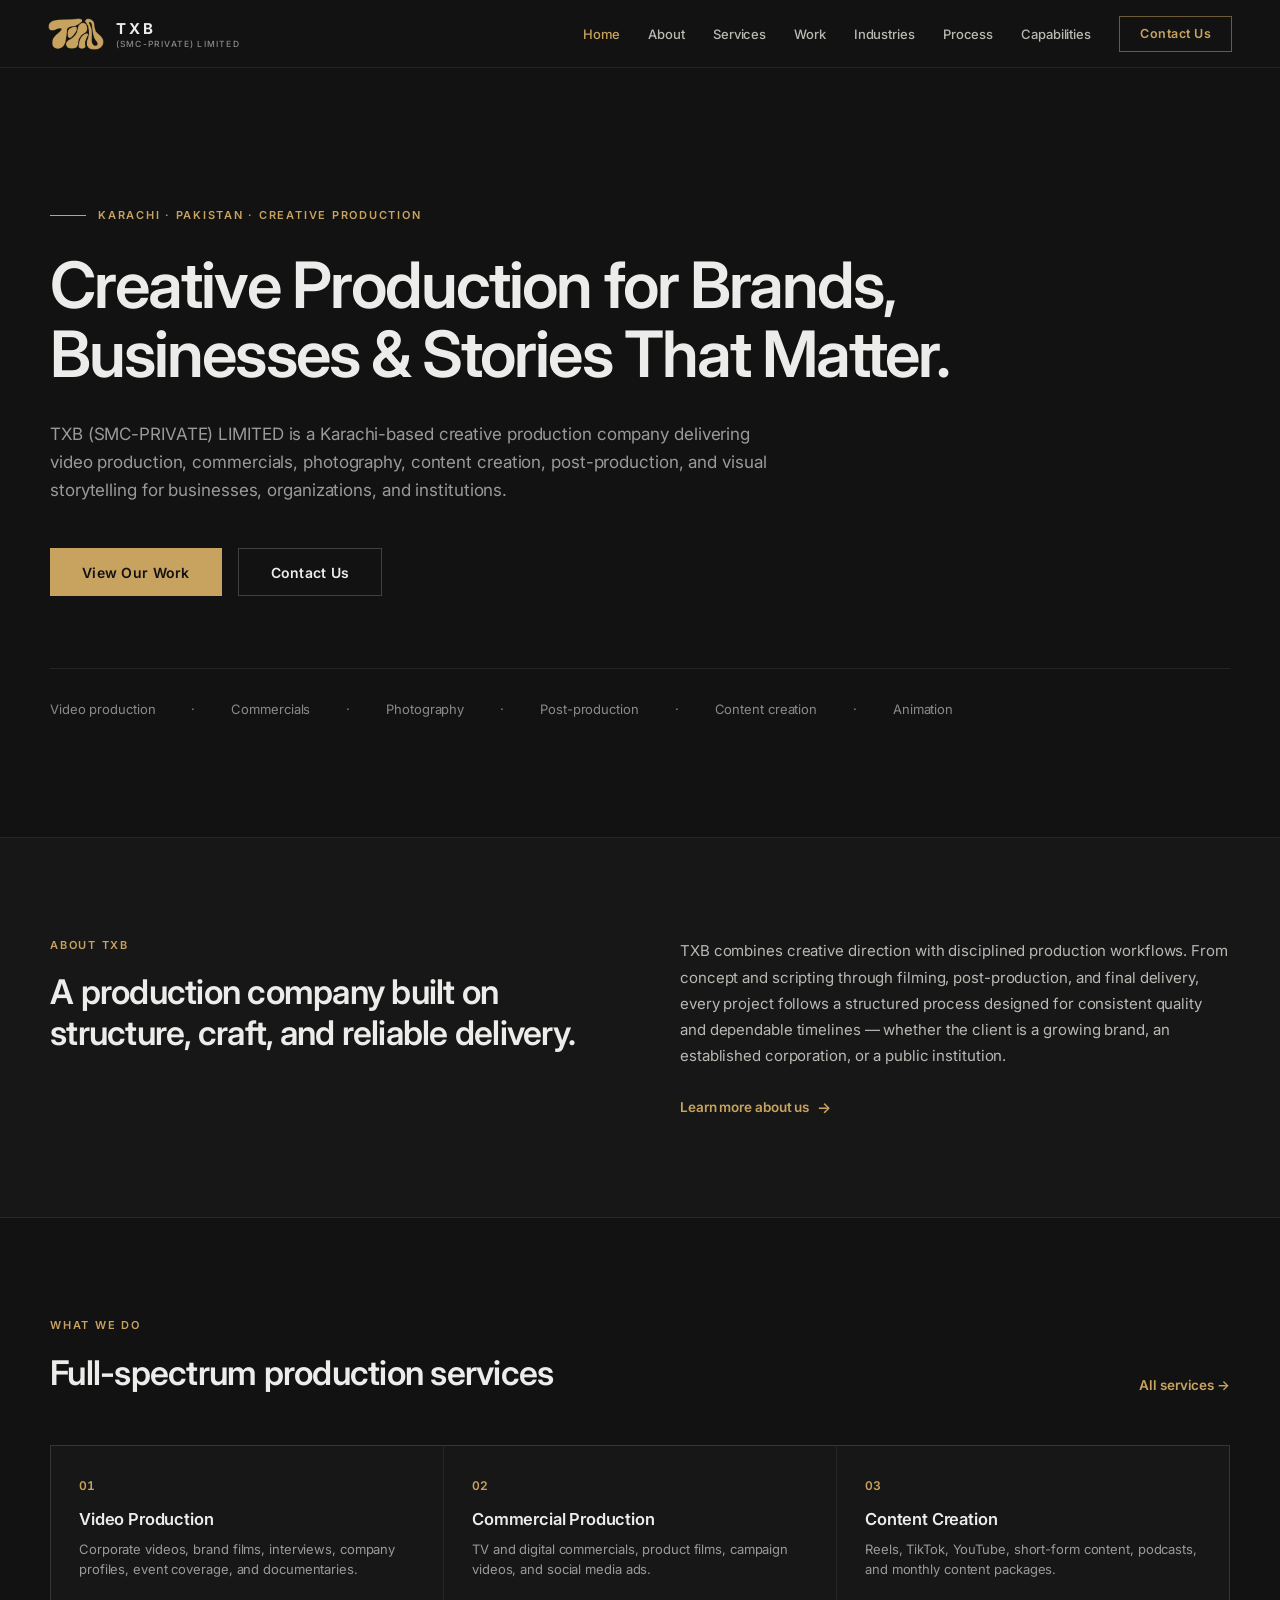
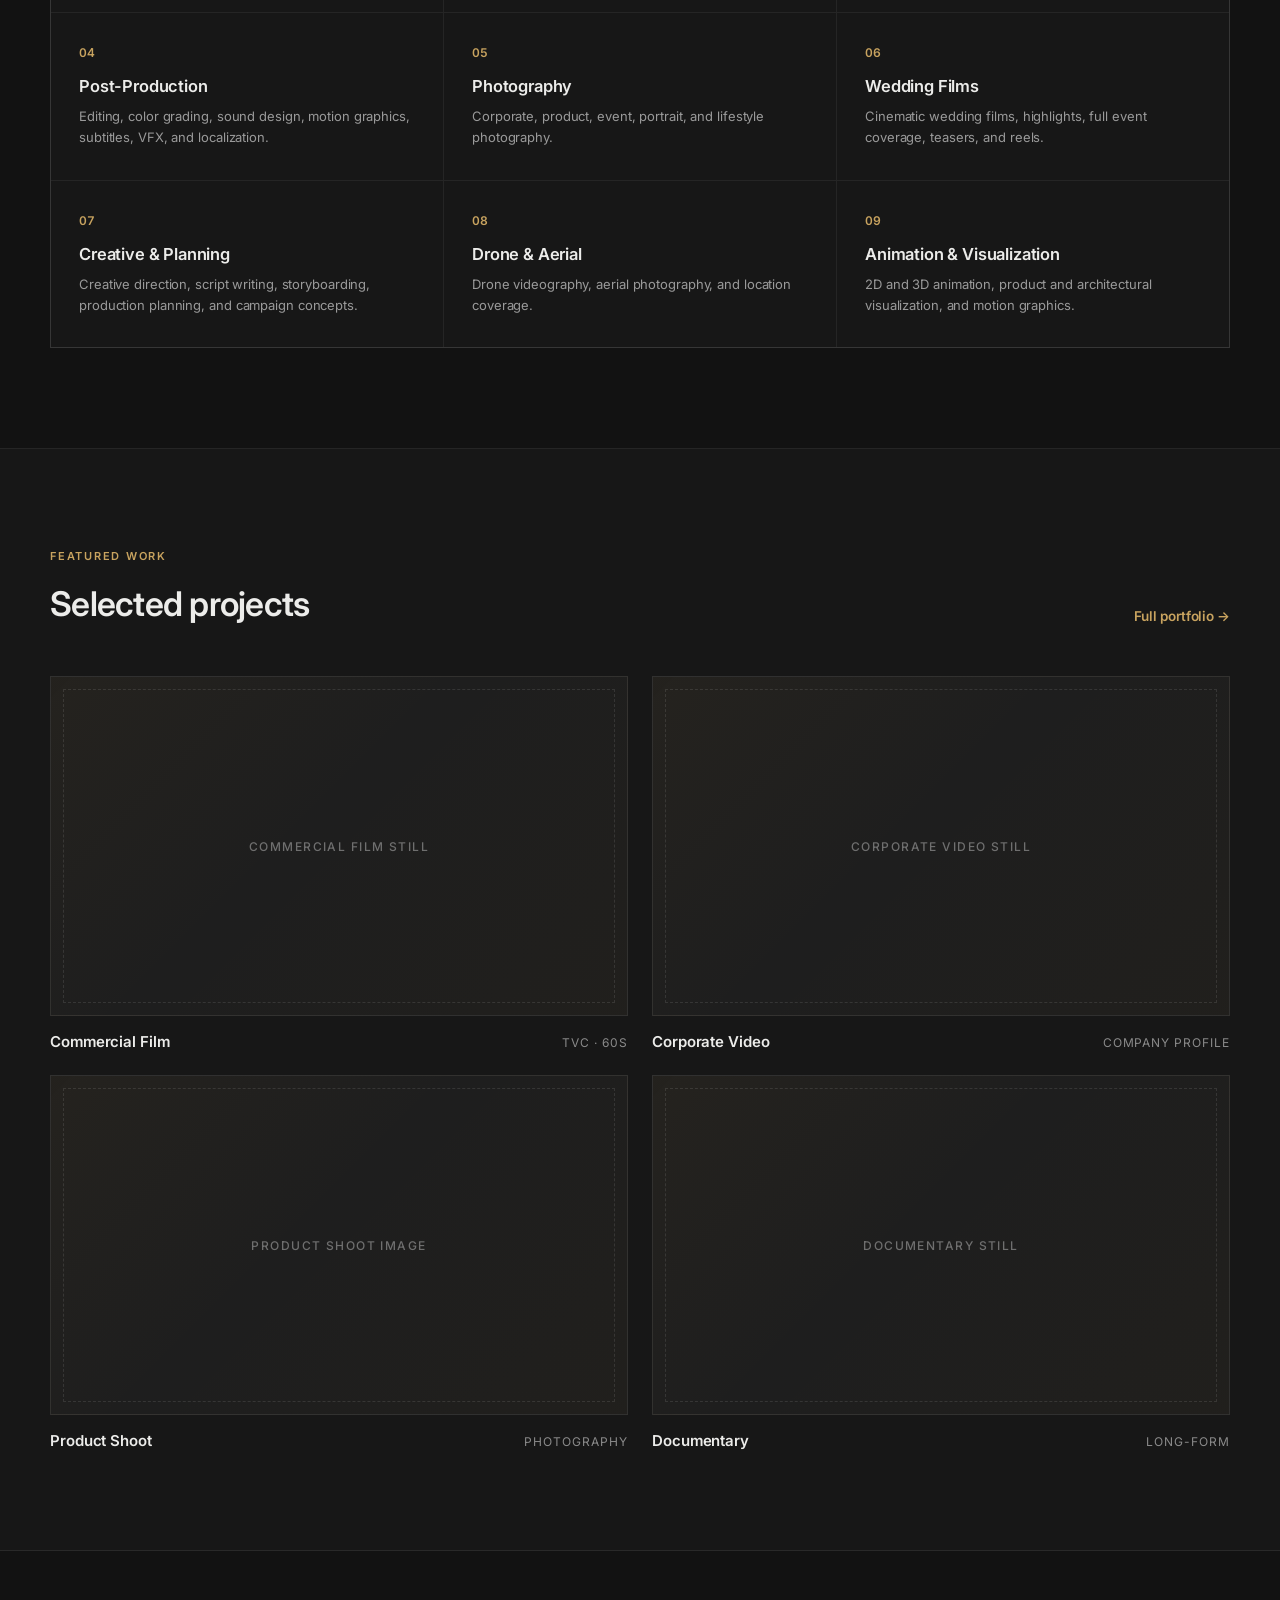
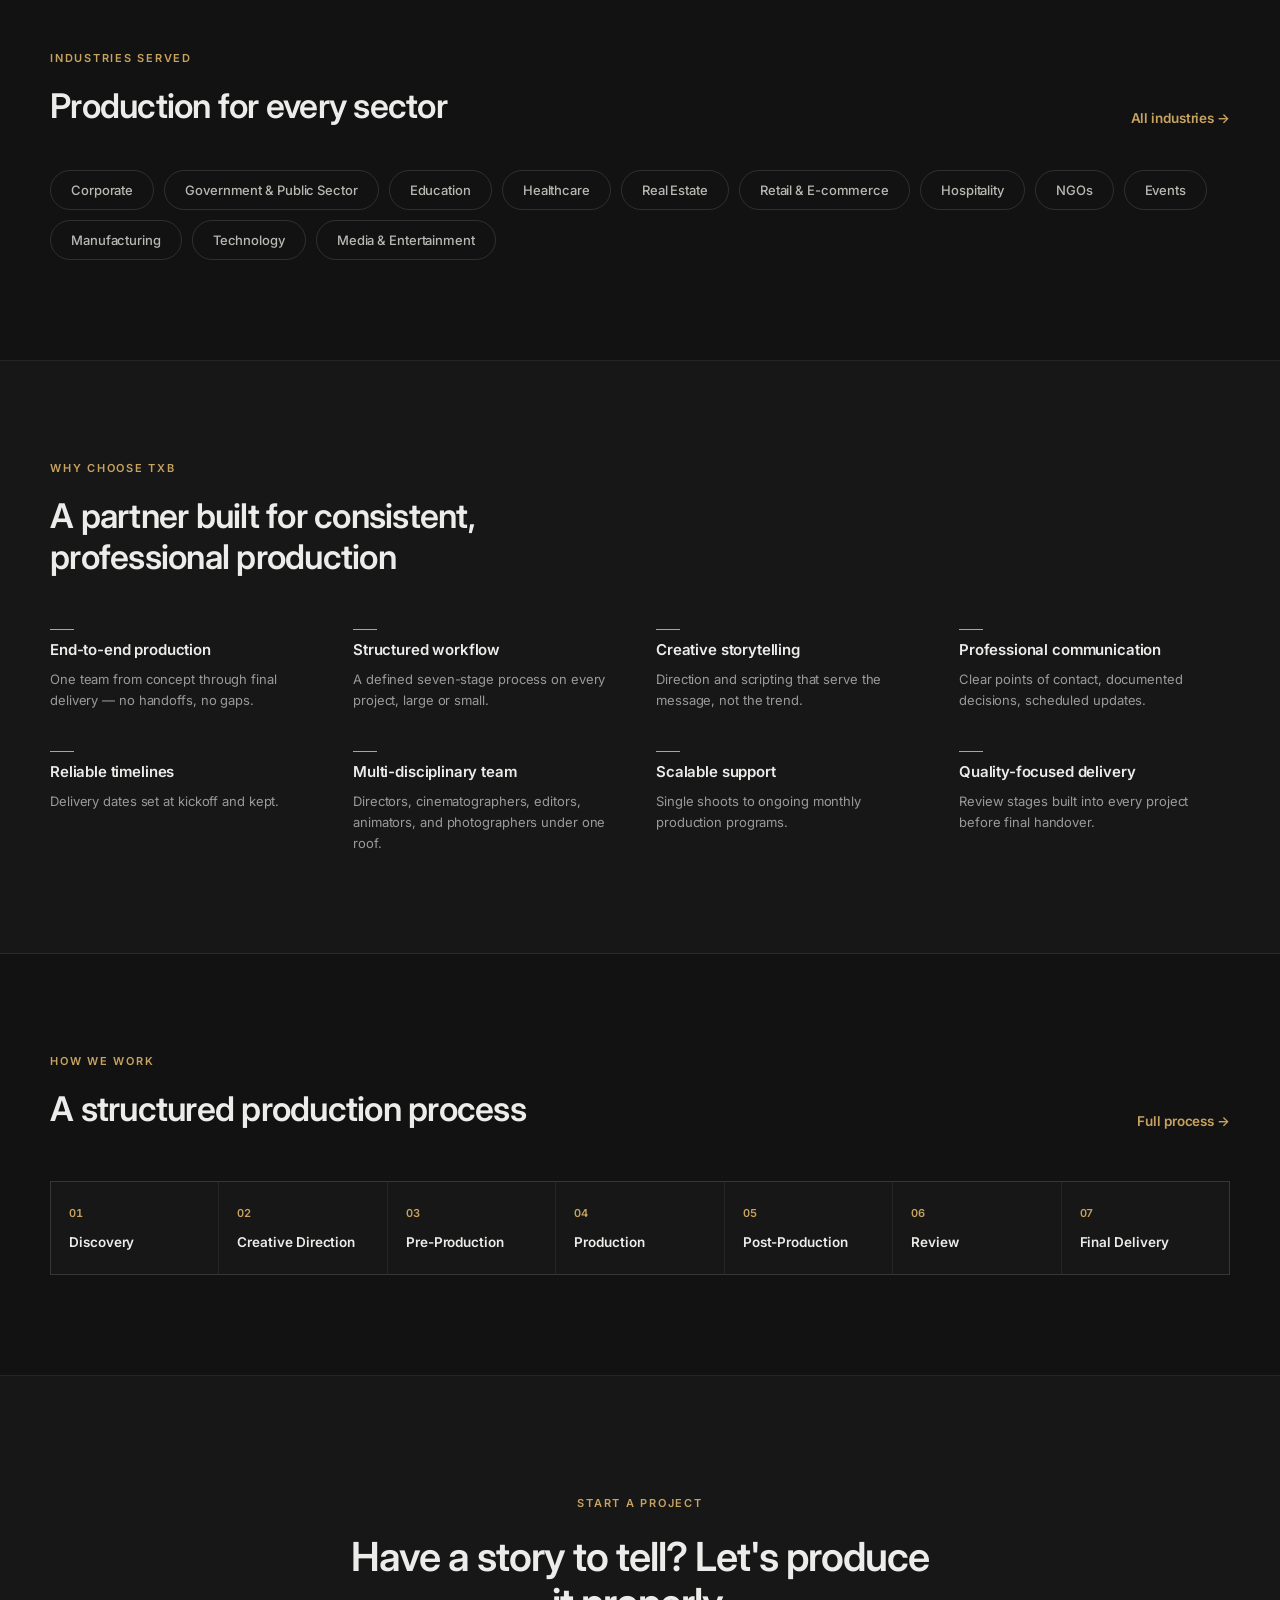
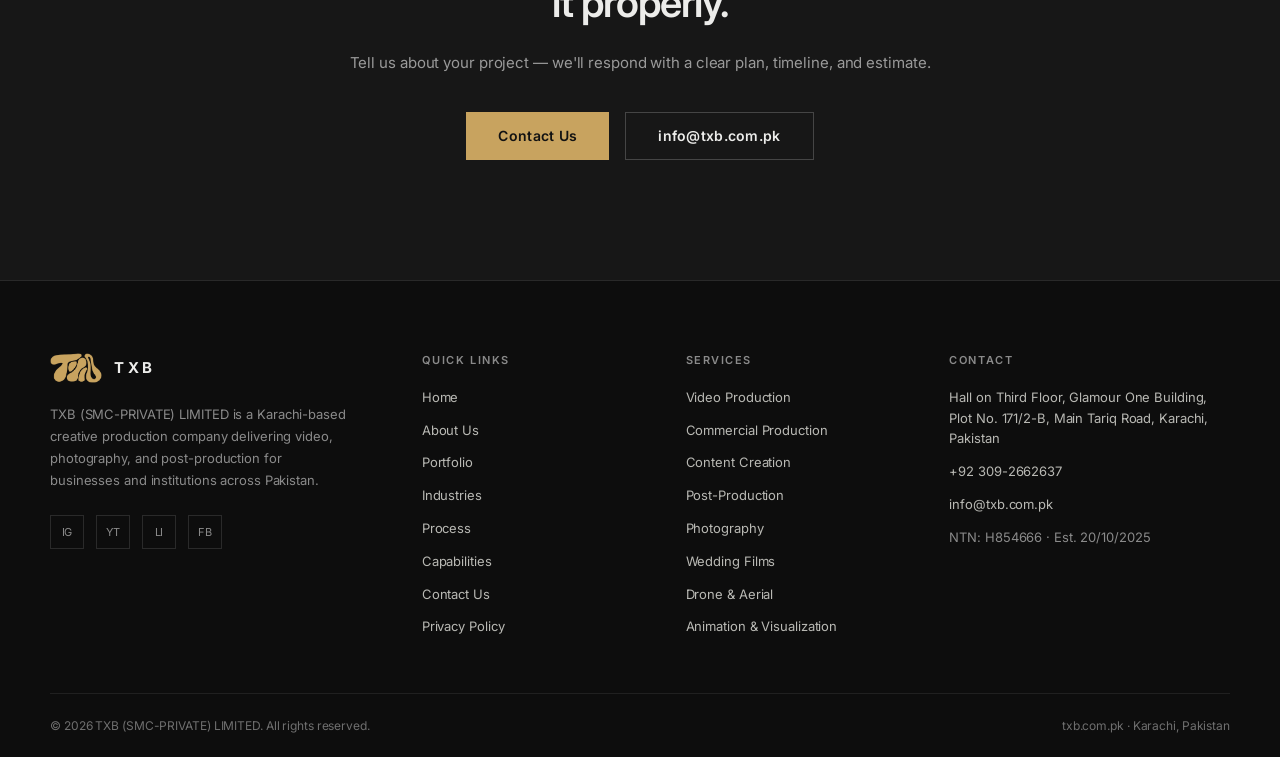
==== index.html @ 443a2cfc "Build TXB creative production website from design handoff Static 9-page site (home, about, services," ====
<!DOCTYPE html>
<html lang="en">
<head>
<meta charset="utf-8">
<meta name="viewport" content="width=device-width, initial-scale=1">
<title>TXB (SMC-PRIVATE) LIMITED — Video Production Company in Karachi, Pakistan</title>
<meta name="description" content="TXB is a Karachi-based creative production company delivering video production, TV and digital commercials, photography, content creation, and post-production for businesses, organizations, and institutions across Pakistan.">
<link rel="preconnect" href="https://fonts.googleapis.com">
<link href="https://fonts.googleapis.com/css2?family=Inter:wght@400;500;600;700&display=swap" rel="stylesheet">
<link rel="stylesheet" href="css/style.css">
</head>
<body>

<!-- NAV -->
<header class="nav">
  <a href="index.html" class="nav-brand">
    <img src="assets/txb-logo-gold.png" alt="TXB logo">
    <span class="nav-brand-text">
      <span class="brand-name">TXB</span>
      <span class="brand-sub">(SMC-PRIVATE) LIMITED</span>
    </span>
  </a>
  <nav class="nav-links">
    <a href="index.html" class="active">Home</a>
    <a href="about.html">About</a>
    <a href="services.html">Services</a>
    <a href="portfolio.html">Work</a>
    <a href="industries.html">Industries</a>
    <a href="process.html">Process</a>
    <a href="capabilities.html">Capabilities</a>
    <a href="contact.html" class="nav-cta">Contact Us</a>
  </nav>
  <button class="nav-toggle" aria-label="Menu" aria-expanded="false"><span></span><span></span><span></span></button>
  <nav class="nav-menu">
    <a href="index.html" class="active">Home</a>
    <a href="about.html">About</a>
    <a href="services.html">Services</a>
    <a href="portfolio.html">Work</a>
    <a href="industries.html">Industries</a>
    <a href="process.html">Process</a>
    <a href="capabilities.html">Capabilities</a>
    <a href="contact.html" class="nav-cta">Contact Us</a>
  </nav>
</header>

<!-- HERO -->
<section class="section" style="padding-top:140px;padding-bottom:120px">
  <div class="container">
    <div class="kicker-row" style="margin-bottom:28px">
      <div class="kicker-rule"></div>
      <span class="kicker">Karachi · Pakistan · Creative production</span>
    </div>
    <h1 class="hero-title">Creative Production for Brands, Businesses &amp; Stories That Matter.</h1>
    <p class="lead" style="margin:32px 0 0;font-size:17px;line-height:1.65;max-width:720px">TXB (SMC-PRIVATE) LIMITED is a Karachi-based creative production company delivering video production, commercials, photography, content creation, post-production, and visual storytelling for businesses, organizations, and institutions.</p>
    <div class="btn-row" style="margin-top:44px">
      <a href="portfolio.html" class="btn-gold">View Our Work</a>
      <a href="contact.html" class="btn-ghost">Contact Us</a>
    </div>
    <div style="display:flex;flex-wrap:wrap;gap:12px 36px;margin-top:72px;padding-top:32px;border-top:1px solid var(--line);font-size:13px;color:var(--text-faint)">
      <span>Video production</span><span>·</span><span>Commercials</span><span>·</span><span>Photography</span><span>·</span><span>Post-production</span><span>·</span><span>Content creation</span><span>·</span><span>Animation</span>
    </div>
  </div>
</section>

<!-- ABOUT PREVIEW -->
<section class="section section-alt">
  <div class="container split split-even">
    <div>
      <span class="kicker" style="display:block;margin-bottom:20px">About TXB</span>
      <h2 class="section-title" style="line-height:1.2">A production company built on structure, craft, and reliable delivery.</h2>
    </div>
    <div>
      <p class="body-copy" style="margin:0">TXB combines creative direction with disciplined production workflows. From concept and scripting through filming, post-production, and final delivery, every project follows a structured process designed for consistent quality and dependable timelines — whether the client is a growing brand, an established corporation, or a public institution.</p>
      <a href="about.html" class="section-link" style="display:inline-flex;align-items:center;gap:8px;margin-top:28px">Learn more about us <span style="font-size:15px">→</span></a>
    </div>
  </div>
</section>

<!-- SERVICES OVERVIEW -->
<section class="section">
  <div class="container">
    <div class="section-head">
      <div>
        <span class="kicker">What we do</span>
        <h2 class="section-title">Full-spectrum production services</h2>
      </div>
      <a href="services.html" class="section-link">All services →</a>
    </div>
    <div class="card-grid cols-3">
      <a href="services.html" class="card">
        <div class="card-num">01</div>
        <div class="card-title">Video Production</div>
        <div class="card-desc">Corporate videos, brand films, interviews, company profiles, event coverage, and documentaries.</div>
      </a>
      <a href="services.html" class="card">
        <div class="card-num">02</div>
        <div class="card-title">Commercial Production</div>
        <div class="card-desc">TV and digital commercials, product films, campaign videos, and social media ads.</div>
      </a>
      <a href="services.html" class="card">
        <div class="card-num">03</div>
        <div class="card-title">Content Creation</div>
        <div class="card-desc">Reels, TikTok, YouTube, short-form content, podcasts, and monthly content packages.</div>
      </a>
      <a href="services.html" class="card">
        <div class="card-num">04</div>
        <div class="card-title">Post-Production</div>
        <div class="card-desc">Editing, color grading, sound design, motion graphics, subtitles, VFX, and localization.</div>
      </a>
      <a href="services.html" class="card">
        <div class="card-num">05</div>
        <div class="card-title">Photography</div>
        <div class="card-desc">Corporate, product, event, portrait, and lifestyle photography.</div>
      </a>
      <a href="services.html" class="card">
        <div class="card-num">06</div>
        <div class="card-title">Wedding Films</div>
        <div class="card-desc">Cinematic wedding films, highlights, full event coverage, teasers, and reels.</div>
      </a>
      <a href="services.html" class="card">
        <div class="card-num">07</div>
        <div class="card-title">Creative &amp; Planning</div>
        <div class="card-desc">Creative direction, script writing, storyboarding, production planning, and campaign concepts.</div>
      </a>
      <a href="services.html" class="card">
        <div class="card-num">08</div>
        <div class="card-title">Drone &amp; Aerial</div>
        <div class="card-desc">Drone videography, aerial photography, and location coverage.</div>
      </a>
      <a href="services.html" class="card">
        <div class="card-num">09</div>
        <div class="card-title">Animation &amp; Visualization</div>
        <div class="card-desc">2D and 3D animation, product and architectural visualization, and motion graphics.</div>
      </a>
    </div>
  </div>
</section>

<!-- FEATURED WORK -->
<section class="section section-alt">
  <div class="container">
    <div class="section-head">
      <div>
        <span class="kicker">Featured work</span>
        <h2 class="section-title">Selected projects</h2>
      </div>
      <a href="portfolio.html" class="section-link">Full portfolio →</a>
    </div>
    <div class="work-grid">
      <div>
        <div class="ph" style="height:340px"><span>Commercial film still</span></div>
        <div class="work-meta">
          <span class="work-name">Commercial Film</span>
          <span class="work-type">TVC · 60s</span>
        </div>
      </div>
      <div>
        <div class="ph" style="height:340px"><span>Corporate video still</span></div>
        <div class="work-meta">
          <span class="work-name">Corporate Video</span>
          <span class="work-type">Company profile</span>
        </div>
      </div>
      <div>
        <div class="ph" style="height:340px"><span>Product shoot image</span></div>
        <div class="work-meta">
          <span class="work-name">Product Shoot</span>
          <span class="work-type">Photography</span>
        </div>
      </div>
      <div>
        <div class="ph" style="height:340px"><span>Documentary still</span></div>
        <div class="work-meta">
          <span class="work-name">Documentary</span>
          <span class="work-type">Long-form</span>
        </div>
      </div>
    </div>
  </div>
</section>

<!-- INDUSTRIES -->
<section class="section">
  <div class="container">
    <div class="section-head" style="margin-bottom:44px">
      <div>
        <span class="kicker">Industries served</span>
        <h2 class="section-title">Production for every sector</h2>
      </div>
      <a href="industries.html" class="section-link">All industries →</a>
    </div>
    <div class="chip-row">
      <a href="industries.html" class="chip">Corporate</a>
      <a href="industries.html" class="chip">Government &amp; Public Sector</a>
      <a href="industries.html" class="chip">Education</a>
      <a href="industries.html" class="chip">Healthcare</a>
      <a href="industries.html" class="chip">Real Estate</a>
      <a href="industries.html" class="chip">Retail &amp; E-commerce</a>
      <a href="industries.html" class="chip">Hospitality</a>
      <a href="industries.html" class="chip">NGOs</a>
      <a href="industries.html" class="chip">Events</a>
      <a href="industries.html" class="chip">Manufacturing</a>
      <a href="industries.html" class="chip">Technology</a>
      <a href="industries.html" class="chip">Media &amp; Entertainment</a>
    </div>
  </div>
</section>

<!-- WHY TXB -->
<section class="section section-alt">
  <div class="container">
    <span class="kicker" style="display:block;margin-bottom:20px">Why choose TXB</span>
    <h2 class="section-title" style="margin-bottom:52px;max-width:640px">A partner built for consistent, professional production</h2>
    <div style="display:grid;grid-template-columns:repeat(auto-fit,minmax(220px,1fr));gap:40px 32px">
      <div style="display:flex;flex-direction:column;gap:10px">
        <div class="gold-tick"></div>
        <div style="font-size:15px;font-weight:600;letter-spacing:-0.01em">End-to-end production</div>
        <div class="card-desc">One team from concept through final delivery — no handoffs, no gaps.</div>
      </div>
      <div style="display:flex;flex-direction:column;gap:10px">
        <div class="gold-tick"></div>
        <div style="font-size:15px;font-weight:600;letter-spacing:-0.01em">Structured workflow</div>
        <div class="card-desc">A defined seven-stage process on every project, large or small.</div>
      </div>
      <div style="display:flex;flex-direction:column;gap:10px">
        <div class="gold-tick"></div>
        <div style="font-size:15px;font-weight:600;letter-spacing:-0.01em">Creative storytelling</div>
        <div class="card-desc">Direction and scripting that serve the message, not the trend.</div>
      </div>
      <div style="display:flex;flex-direction:column;gap:10px">
        <div class="gold-tick"></div>
        <div style="font-size:15px;font-weight:600;letter-spacing:-0.01em">Professional communication</div>
        <div class="card-desc">Clear points of contact, documented decisions, scheduled updates.</div>
      </div>
      <div style="display:flex;flex-direction:column;gap:10px">
        <div class="gold-tick"></div>
        <div style="font-size:15px;font-weight:600;letter-spacing:-0.01em">Reliable timelines</div>
        <div class="card-desc">Delivery dates set at kickoff and kept.</div>
      </div>
      <div style="display:flex;flex-direction:column;gap:10px">
        <div class="gold-tick"></div>
        <div style="font-size:15px;font-weight:600;letter-spacing:-0.01em">Multi-disciplinary team</div>
        <div class="card-desc">Directors, cinematographers, editors, animators, and photographers under one roof.</div>
      </div>
      <div style="display:flex;flex-direction:column;gap:10px">
        <div class="gold-tick"></div>
        <div style="font-size:15px;font-weight:600;letter-spacing:-0.01em">Scalable support</div>
        <div class="card-desc">Single shoots to ongoing monthly production programs.</div>
      </div>
      <div style="display:flex;flex-direction:column;gap:10px">
        <div class="gold-tick"></div>
        <div style="font-size:15px;font-weight:600;letter-spacing:-0.01em">Quality-focused delivery</div>
        <div class="card-desc">Review stages built into every project before final handover.</div>
      </div>
    </div>
  </div>
</section>

<!-- PROCESS -->
<section class="section">
  <div class="container">
    <div class="section-head">
      <div>
        <span class="kicker">How we work</span>
        <h2 class="section-title">A structured production process</h2>
      </div>
      <a href="process.html" class="section-link">Full process →</a>
    </div>
    <div class="card-grid cols-7">
      <div class="card" style="padding:24px 18px">
        <div class="card-num" style="font-size:11px;margin-bottom:14px">01</div>
        <div style="font-size:13.5px;font-weight:600;letter-spacing:-0.005em">Discovery</div>
      </div>
      <div class="card" style="padding:24px 18px">
        <div class="card-num" style="font-size:11px;margin-bottom:14px">02</div>
        <div style="font-size:13.5px;font-weight:600;letter-spacing:-0.005em">Creative Direction</div>
      </div>
      <div class="card" style="padding:24px 18px">
        <div class="card-num" style="font-size:11px;margin-bottom:14px">03</div>
        <div style="font-size:13.5px;font-weight:600;letter-spacing:-0.005em">Pre-Production</div>
      </div>
      <div class="card" style="padding:24px 18px">
        <div class="card-num" style="font-size:11px;margin-bottom:14px">04</div>
        <div style="font-size:13.5px;font-weight:600;letter-spacing:-0.005em">Production</div>
      </div>
      <div class="card" style="padding:24px 18px">
        <div class="card-num" style="font-size:11px;margin-bottom:14px">05</div>
        <div style="font-size:13.5px;font-weight:600;letter-spacing:-0.005em">Post-Production</div>
      </div>
      <div class="card" style="padding:24px 18px">
        <div class="card-num" style="font-size:11px;margin-bottom:14px">06</div>
        <div style="font-size:13.5px;font-weight:600;letter-spacing:-0.005em">Review</div>
      </div>
      <div class="card" style="padding:24px 18px">
        <div class="card-num" style="font-size:11px;margin-bottom:14px">07</div>
        <div style="font-size:13.5px;font-weight:600;letter-spacing:-0.005em">Final Delivery</div>
      </div>
    </div>
  </div>
</section>

<!-- CONTACT CTA -->
<section class="cta section-alt" style="padding-top:120px;padding-bottom:120px">
  <div class="cta-inner" style="max-width:720px">
    <span class="kicker" style="margin-bottom:24px">Start a project</span>
    <h2 style="font-size:40px">Have a story to tell? Let's produce it properly.</h2>
    <p style="margin-top:24px">Tell us about your project — we'll respond with a clear plan, timeline, and estimate.</p>
    <div class="btn-row">
      <a href="contact.html" class="btn-gold">Contact Us</a>
      <a href="mailto:info@txb.com.pk" class="btn-ghost">info@txb.com.pk</a>
    </div>
  </div>
</section>

<!-- FOOTER -->
<footer class="footer">
  <div class="container">
    <div class="footer-grid">
      <div>
        <div class="footer-brand">
          <img src="assets/txb-logo-gold.png" alt="TXB logo">
          <span>TXB</span>
        </div>
        <p class="footer-about">TXB (SMC-PRIVATE) LIMITED is a Karachi-based creative production company delivering video, photography, and post-production for businesses and institutions across Pakistan.</p>
        <div class="footer-social">
          <a href="#" aria-label="Instagram">IG</a>
          <a href="#" aria-label="YouTube">YT</a>
          <a href="#" aria-label="LinkedIn">LI</a>
          <a href="#" aria-label="Facebook">FB</a>
        </div>
      </div>
      <div>
        <div class="footer-heading">Quick links</div>
        <div class="footer-links">
          <a href="index.html">Home</a>
          <a href="about.html">About Us</a>
          <a href="portfolio.html">Portfolio</a>
          <a href="industries.html">Industries</a>
          <a href="process.html">Process</a>
          <a href="capabilities.html">Capabilities</a>
          <a href="contact.html">Contact Us</a>
          <a href="privacy.html">Privacy Policy</a>
        </div>
      </div>
      <div>
        <div class="footer-heading">Services</div>
        <div class="footer-links">
          <a href="services.html">Video Production</a>
          <a href="services.html">Commercial Production</a>
          <a href="services.html">Content Creation</a>
          <a href="services.html">Post-Production</a>
          <a href="services.html">Photography</a>
          <a href="services.html">Wedding Films</a>
          <a href="services.html">Drone &amp; Aerial</a>
          <a href="services.html">Animation &amp; Visualization</a>
        </div>
      </div>
      <div>
        <div class="footer-heading">Contact</div>
        <div class="footer-links">
          <span>Hall on Third Floor, Glamour One Building, Plot No. 171/2-B, Main Tariq Road, Karachi, Pakistan</span>
          <a href="tel:+923092662637">+92 309-2662637</a>
          <a href="mailto:info@txb.com.pk">info@txb.com.pk</a>
          <span class="muted">NTN: H854666 · Est. 20/10/2025</span>
        </div>
      </div>
    </div>
    <div class="footer-bottom">
      <span>© 2026 TXB (SMC-PRIVATE) LIMITED. All rights reserved.</span>
      <span>txb.com.pk · Karachi, Pakistan</span>
    </div>
  </div>
</footer>

<script src="js/main.js"></script>
</body>
</html>
---- css/style.css ----
/* ============================================
   TXB (SMC-PRIVATE) LIMITED — Design System
   Palette: charcoal #121212 / #171717, gold #c8a35f
   ============================================ */

:root {
  --bg: #121212;
  --bg-alt: #171717;
  --bg-footer: #0d0d0d;
  --text: #ececea;
  --text-mid: #b9b9b4;
  --text-dim: #9a9a9a;
  --text-faint: #8a8a8a;
  --text-faintest: #6f6f6f;
  --gold: #c8a35f;
  --gold-hover: #d8b877;
  --line: rgba(255, 255, 255, 0.08);
  --line-strong: rgba(255, 255, 255, 0.12);
  --gold-line: rgba(200, 163, 95, 0.5);
  --gold-line-soft: rgba(200, 163, 95, 0.3);
}

* { box-sizing: border-box; }

html, body {
  margin: 0;
  padding: 0;
  background: var(--bg);
  color: var(--text);
  font-family: 'Inter', -apple-system, sans-serif;
  -webkit-font-smoothing: antialiased;
  letter-spacing: -0.006em;
}

a {
  color: var(--text);
  text-decoration: none;
  transition: color 0.15s ease-out, border-color 0.15s ease-out, background 0.15s ease-out;
}
a:hover { color: var(--gold); }
::selection { background: rgba(200, 163, 95, 0.35); }

img { max-width: 100%; }

.container { max-width: 1180px; margin: 0 auto; }
.container-narrow { max-width: 800px; margin: 0 auto; }

/* ---------- Navigation ---------- */
.nav {
  position: sticky;
  top: 0;
  z-index: 50;
  display: flex;
  align-items: center;
  justify-content: space-between;
  height: 68px;
  padding: 0 48px;
  background: var(--bg);
  border-bottom: 1px solid var(--line);
}
.nav-brand { display: flex; align-items: center; gap: 12px; }
.nav-brand img { height: 32px; width: auto; display: block; }
.nav-brand-text { display: flex; flex-direction: column; gap: 1px; }
.nav-brand-text .brand-name {
  font-size: 15px; font-weight: 700; letter-spacing: 0.22em; color: var(--text);
}
.nav-brand-text .brand-sub {
  font-size: 8.5px; font-weight: 500; letter-spacing: 0.14em; color: var(--text-faint);
}
.nav-links {
  display: flex; align-items: center; gap: 28px;
  font-size: 13px; font-weight: 500;
}
.nav-links a { color: var(--text-mid); }
.nav-links a:hover { color: var(--gold); }
.nav-links a.active, .nav-menu a.active { color: var(--gold); }
.nav-cta {
  display: inline-flex; align-items: center;
  height: 36px; padding: 0 20px;
  border: 1px solid var(--gold-line);
  color: var(--gold) !important;
  font-weight: 600; font-size: 12.5px; letter-spacing: 0.04em;
}
.nav-cta:hover { background: var(--gold); color: var(--bg) !important; }
.nav-menu { display: none; }
.nav-toggle {
  display: none;
  flex-direction: column; justify-content: center; gap: 5px;
  width: 40px; height: 40px;
  background: none; border: 1px solid var(--line-strong);
  cursor: pointer; padding: 0 9px;
}
.nav-toggle span { display: block; height: 1.5px; background: var(--text); }

/* ---------- Type ---------- */
.kicker {
  font-size: 11px; font-weight: 600;
  text-transform: uppercase; letter-spacing: 0.16em;
  color: var(--gold);
}
.kicker-row { display: flex; align-items: center; gap: 12px; }
.kicker-rule { width: 36px; height: 1px; background: var(--gold); }
.gold-tick { width: 24px; height: 1px; background: var(--gold); }

h1 {
  margin: 0;
  font-size: 52px; font-weight: 600;
  line-height: 1.1; letter-spacing: -0.028em;
  max-width: 860px;
  text-wrap: pretty;
}
h1.hero-title { font-size: 64px; line-height: 1.08; letter-spacing: -0.03em; max-width: 980px; }
h2.section-title { margin: 0; font-size: 34px; font-weight: 600; letter-spacing: -0.022em; text-wrap: pretty; }
h2.split-title { margin: 0; font-size: 30px; font-weight: 600; line-height: 1.25; letter-spacing: -0.022em; text-wrap: pretty; }
.lead { font-size: 16px; line-height: 1.7; color: var(--text-dim); max-width: 700px; text-wrap: pretty; }

/* ---------- Sections ---------- */
.section { padding: 100px 48px; border-bottom: 1px solid var(--line); }
.section-alt { background: var(--bg-alt); }
.page-header { padding: 110px 48px 90px; border-bottom: 1px solid var(--line); }
.page-header .lead { margin: 28px 0 0; }
.section-head {
  display: flex; justify-content: space-between; align-items: flex-end;
  margin-bottom: 52px; gap: 24px;
}
.section-head .kicker { display: block; margin-bottom: 20px; }
.section-link { font-size: 13.5px; font-weight: 600; color: var(--gold); white-space: nowrap; }

/* ---------- Buttons ---------- */
.btn-row { display: flex; gap: 16px; flex-wrap: wrap; }
.btn-gold {
  display: inline-flex; align-items: center;
  height: 48px; padding: 0 32px;
  background: var(--gold); color: var(--bg) !important;
  font-size: 14px; font-weight: 600; letter-spacing: 0.02em;
}
.btn-gold:hover { background: var(--gold-hover); }
.btn-ghost {
  display: inline-flex; align-items: center;
  height: 48px; padding: 0 32px;
  border: 1px solid rgba(255, 255, 255, 0.2);
  color: var(--text); font-size: 14px; font-weight: 600; letter-spacing: 0.02em;
}
.btn-ghost:hover { border-color: var(--gold); color: var(--gold); }

/* ---------- Bordered card grids (1px-gap technique) ---------- */
.card-grid {
  display: grid;
  gap: 1px;
  background: var(--line);
  border: 1px solid var(--line);
}
.cols-2 { grid-template-columns: repeat(2, 1fr); }
.cols-3 { grid-template-columns: repeat(3, 1fr); }
.cols-7 { grid-template-columns: repeat(7, 1fr); }

.card { background: var(--bg-alt); padding: 32px 28px; display: block; }
.card-on-alt { background: var(--bg); }
a.card:hover { background: #1c1c1c; color: var(--text); }
.card-num {
  font-size: 12px; font-weight: 600; color: var(--gold);
  font-variant-numeric: tabular-nums; margin-bottom: 16px;
}
.card-title { font-size: 16.5px; font-weight: 600; letter-spacing: -0.01em; margin-bottom: 10px; color: var(--text); }
.card-desc { font-size: 13px; line-height: 1.6; color: var(--text-dim); }

/* ---------- Pills / chips ---------- */
.chip-row { display: flex; flex-wrap: wrap; gap: 10px; }
.chip {
  display: inline-flex; align-items: center;
  height: 40px; padding: 0 20px;
  border: 1px solid var(--line-strong); border-radius: 9999px;
  font-size: 13px; font-weight: 500; color: var(--text-mid);
}
a.chip:hover { border-color: var(--gold-line); color: var(--gold); }
.tag {
  display: inline-flex; align-items: center;
  height: 26px; padding: 0 12px;
  border: 1px solid var(--gold-line-soft); border-radius: 9999px;
  font-size: 11.5px; font-weight: 500; color: var(--gold);
}

/* ---------- Image placeholders ---------- */
.ph {
  position: relative; width: 100%; overflow: hidden;
  display: flex; align-items: center; justify-content: center;
  background:
    linear-gradient(135deg, rgba(200, 163, 95, 0.06) 0%, rgba(255, 255, 255, 0.02) 45%, rgba(200, 163, 95, 0.04) 100%),
    #1a1a1a;
  border: 1px solid var(--line);
}
.ph::after {
  content: '';
  position: absolute; inset: 12px;
  border: 1px dashed rgba(255, 255, 255, 0.1);
  pointer-events: none;
}
.ph span {
  font-size: 12px; font-weight: 500; color: var(--text-faintest);
  text-transform: uppercase; letter-spacing: 0.12em; text-align: center; padding: 0 20px;
}
.ph img { width: 100%; height: 100%; object-fit: cover; }

/* ---------- Work cards ---------- */
.work-grid { display: grid; grid-template-columns: repeat(2, minmax(0, 1fr)); gap: 24px; }
.work-meta { display: flex; justify-content: space-between; align-items: baseline; margin-top: 16px; gap: 12px; }
.work-name { font-size: 15px; font-weight: 600; }
.work-type { font-size: 12px; color: var(--text-faint); text-transform: uppercase; letter-spacing: 0.08em; }

/* ---------- Split layouts ---------- */
.split { display: grid; grid-template-columns: 1fr 1.4fr; gap: 80px; align-items: start; }
.split-even { grid-template-columns: 1fr 1fr; }
.body-copy { font-size: 15px; line-height: 1.75; color: var(--text-mid); }
.body-copy p { margin: 0 0 24px; text-wrap: pretty; }
.body-copy p:last-child { margin-bottom: 0; }

/* ---------- Service checklist items ---------- */
.item-grid { display: grid; grid-template-columns: repeat(2, 1fr); gap: 10px; align-self: center; }
.item {
  display: flex; align-items: center; gap: 12px;
  padding: 14px 18px;
  border: 1px solid rgba(255, 255, 255, 0.1);
  background: rgba(255, 255, 255, 0.02);
}
.item .dot { width: 5px; height: 5px; border-radius: 9999px; background: var(--gold); flex-shrink: 0; }
.item span:last-child { font-size: 13.5px; font-weight: 500; color: #d5d5d0; }

/* ---------- Process steps (full page) ---------- */
.steps { max-width: 900px; margin: 0 auto; display: flex; flex-direction: column; }
.step {
  display: grid; grid-template-columns: 120px 1fr; gap: 48px;
  padding: 44px 0; border-bottom: 1px solid var(--line);
}
.step-num {
  font-size: 38px; font-weight: 600; color: var(--gold);
  font-variant-numeric: tabular-nums; letter-spacing: -0.02em; line-height: 1;
}
.step-name { font-size: 20px; font-weight: 600; letter-spacing: -0.015em; margin-bottom: 12px; }
.step-desc { font-size: 14.5px; line-height: 1.75; color: var(--text-dim); max-width: 620px; text-wrap: pretty; }
.step-tags { display: flex; flex-wrap: wrap; gap: 8px; margin-top: 18px; }

/* ---------- CTA sections ---------- */
.cta { padding: 110px 48px; border-bottom: 1px solid var(--line); text-align: center; }
.cta-inner { max-width: 680px; margin: 0 auto; display: flex; flex-direction: column; align-items: center; }
.cta h2 {
  margin: 0; font-size: 36px; font-weight: 600;
  line-height: 1.15; letter-spacing: -0.025em; text-wrap: pretty;
}
.cta p { margin: 20px 0 0; font-size: 15px; line-height: 1.7; color: var(--text-dim); }
.cta .btn-row { margin-top: 36px; justify-content: center; }

/* ---------- Forms ---------- */
.form { display: flex; flex-direction: column; gap: 20px; }
.form-row { display: grid; grid-template-columns: 1fr 1fr; gap: 20px; }
.field { display: flex; flex-direction: column; gap: 8px; }
.field label {
  font-size: 11px; font-weight: 600;
  text-transform: uppercase; letter-spacing: 0.1em; color: var(--text-faint);
}
.field input, .field select, .field textarea {
  background: var(--bg);
  border: 1px solid var(--line-strong);
  color: var(--text);
  font-size: 14px;
  font-family: 'Inter', sans-serif;
  border-radius: 0;
}
.field input, .field select { height: 46px; padding: 0 16px; }
.field select { padding: 0 12px; }
.field textarea { padding: 14px 16px; line-height: 1.6; resize: vertical; }
.field input:focus, .field select:focus, .field textarea:focus {
  outline: none; border-color: var(--gold-line);
}
.form-submit {
  margin-top: 8px; height: 50px;
  background: var(--gold); border: none; color: var(--bg);
  font-size: 14px; font-weight: 600; letter-spacing: 0.02em;
  cursor: pointer; font-family: 'Inter', sans-serif;
}
.form-submit:hover { background: var(--gold-hover); }
.form-note { font-size: 12px; color: var(--text-faintest); line-height: 1.6; }
.form-note a { color: var(--text-faint); text-decoration: underline; }

.form-success {
  border: 1px solid rgba(200, 163, 95, 0.4);
  background: rgba(200, 163, 95, 0.08);
  padding: 48px 40px;
}
.form-success h3 { margin: 0 0 12px; font-size: 22px; font-weight: 600; letter-spacing: -0.015em; color: var(--gold); }
.form-success p { margin: 0; font-size: 14.5px; line-height: 1.7; color: var(--text-mid); text-wrap: pretty; }
.form-success a { color: var(--gold); }
.form-reset {
  margin-top: 28px; height: 42px; padding: 0 24px;
  background: transparent; border: 1px solid rgba(255, 255, 255, 0.2);
  color: var(--text); font-size: 13px; font-weight: 600;
  cursor: pointer; font-family: 'Inter', sans-serif;
}
.form-reset:hover { border-color: var(--gold); color: var(--gold); }

/* ---------- Contact layout ---------- */
.contact-grid {
  display: grid;
  grid-template-columns: 1.5fr 1fr;
  gap: 64px;
  align-items: start;
}

/* ---------- Contact info panel ---------- */
.info-stack { display: flex; flex-direction: column; gap: 1px; background: var(--line); border: 1px solid var(--line); }
.info-cell { background: var(--bg); padding: 28px 26px; }
.info-label {
  font-size: 10.5px; font-weight: 600;
  text-transform: uppercase; letter-spacing: 0.1em;
  color: var(--text-faint); margin-bottom: 10px;
}
.info-value { font-size: 14px; line-height: 1.65; color: #d5d5d0; }
.info-value-sm { font-size: 13.5px; line-height: 1.7; color: var(--text-mid); }
.info-cell a { font-size: 15px; font-weight: 500; color: var(--text); }
.info-cell a:hover { color: var(--gold); }

/* ---------- Footer ---------- */
.footer { background: var(--bg-footer); padding: 72px 48px 0; }
.footer-grid {
  display: grid; grid-template-columns: 1.5fr 1fr 1fr 1.3fr; gap: 48px;
  padding-bottom: 56px; border-bottom: 1px solid var(--line);
}
.footer-brand { display: flex; align-items: center; gap: 12px; margin-bottom: 20px; }
.footer-brand img { height: 30px; width: auto; display: block; }
.footer-brand span { font-size: 15px; font-weight: 700; letter-spacing: 0.22em; }
.footer-about { margin: 0; font-size: 13px; line-height: 1.7; color: var(--text-faint); max-width: 300px; text-wrap: pretty; }
.footer-social { display: flex; gap: 12px; margin-top: 24px; }
.footer-social a {
  display: flex; align-items: center; justify-content: center;
  width: 34px; height: 34px;
  border: 1px solid var(--line-strong);
  font-size: 11px; color: var(--text-faint);
}
.footer-social a:hover { border-color: var(--gold); color: var(--gold); }
.footer-heading {
  font-size: 11px; font-weight: 600;
  text-transform: uppercase; letter-spacing: 0.14em;
  color: var(--text-faint); margin-bottom: 20px;
}
.footer-links { display: flex; flex-direction: column; gap: 12px; font-size: 13px; }
.footer-links a, .footer-links span { color: var(--text-mid); line-height: 1.6; }
.footer-links a:hover { color: var(--gold); }
.footer-links .muted { color: var(--text-faint); }
.footer-bottom {
  display: flex; justify-content: space-between; align-items: center;
  padding: 24px 0; font-size: 12px; color: var(--text-faintest);
  flex-wrap: wrap; gap: 8px;
}

/* ---------- Privacy / legal ---------- */
.legal-body { display: flex; flex-direction: column; gap: 48px; }
.legal-body h2 { margin: 0 0 16px; font-size: 20px; font-weight: 600; letter-spacing: -0.015em; }
.legal-body p { margin: 0; font-size: 14.5px; line-height: 1.8; color: var(--text-mid); text-wrap: pretty; }
.legal-body a { color: var(--gold); }

/* ============================================
   Responsive
   ============================================ */
@media (max-width: 1024px) {
  .nav { padding: 0 28px; }
  .nav-links { display: none; }
  .nav-toggle { display: flex; }
  .nav-menu {
    display: none;
    position: absolute; top: 68px; left: 0; right: 0;
    flex-direction: column; align-items: stretch; gap: 0;
    background: var(--bg); border-bottom: 1px solid var(--line);
    padding: 8px 28px 20px;
  }
  .nav-menu.open { display: flex; }
  .nav-menu a { padding: 13px 0; border-bottom: 1px solid var(--line); font-size: 14px; }
  .nav-menu a:last-child { border-bottom: none; }
  .nav-menu .nav-cta { margin-top: 16px; justify-content: center; height: 44px; }

  .section, .page-header, .cta { padding-left: 28px; padding-right: 28px; }
  .footer { padding-left: 28px; padding-right: 28px; }
  h1.hero-title { font-size: 48px; }
  h1 { font-size: 42px; }
  .cols-3, .cols-7 { grid-template-columns: repeat(2, 1fr); }
  .split, .split-even { grid-template-columns: 1fr; gap: 40px; }
  .contact-grid { grid-template-columns: 1fr; gap: 40px; }
  .footer-grid { grid-template-columns: 1fr 1fr; }
}

@media (max-width: 720px) {
  .section { padding: 64px 20px; }
  .page-header { padding: 72px 20px 56px; }
  .cta { padding: 72px 20px; }
  .nav { padding: 0 20px; }
  .nav-menu { padding: 8px 20px 20px; }
  .footer { padding: 56px 20px 0; }

  h1.hero-title { font-size: 36px; }
  h1 { font-size: 32px; }
  h2.section-title { font-size: 26px; }
  h2.split-title { font-size: 24px; }
  .cta h2 { font-size: 27px; }

  .cols-2, .cols-3, .cols-7 { grid-template-columns: 1fr; }
  .work-grid { grid-template-columns: 1fr; }
  .item-grid { grid-template-columns: 1fr; }
  .form-row { grid-template-columns: 1fr; }
  .section-head { flex-direction: column; align-items: flex-start; gap: 16px; margin-bottom: 36px; }
  .footer-grid { grid-template-columns: 1fr; gap: 36px; }
  .footer-bottom { flex-direction: column; align-items: flex-start; }
  .step { grid-template-columns: 1fr; gap: 12px; padding: 32px 0; }
  .step-num { font-size: 28px; }
  .btn-row { flex-direction: column; align-items: stretch; }
  .btn-gold, .btn-ghost { justify-content: center; }
  .cta .btn-row { width: 100%; }
}
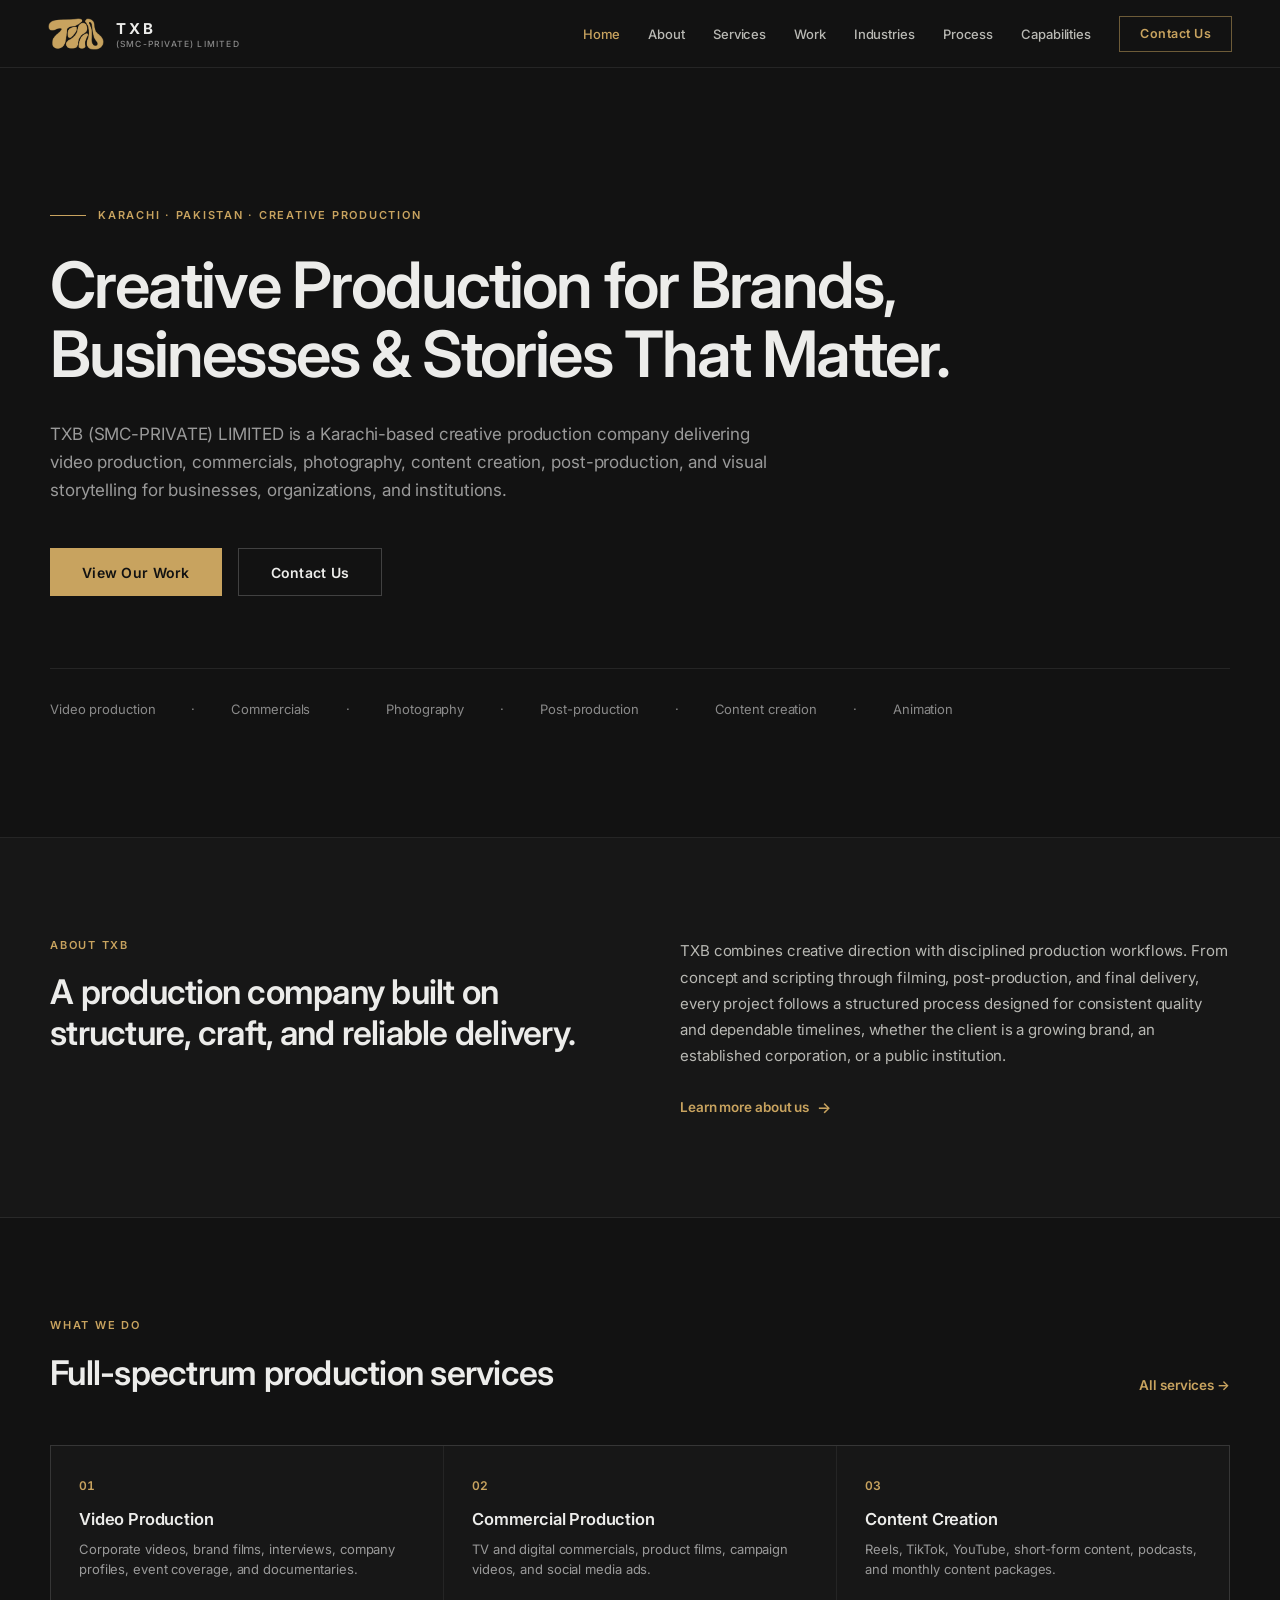
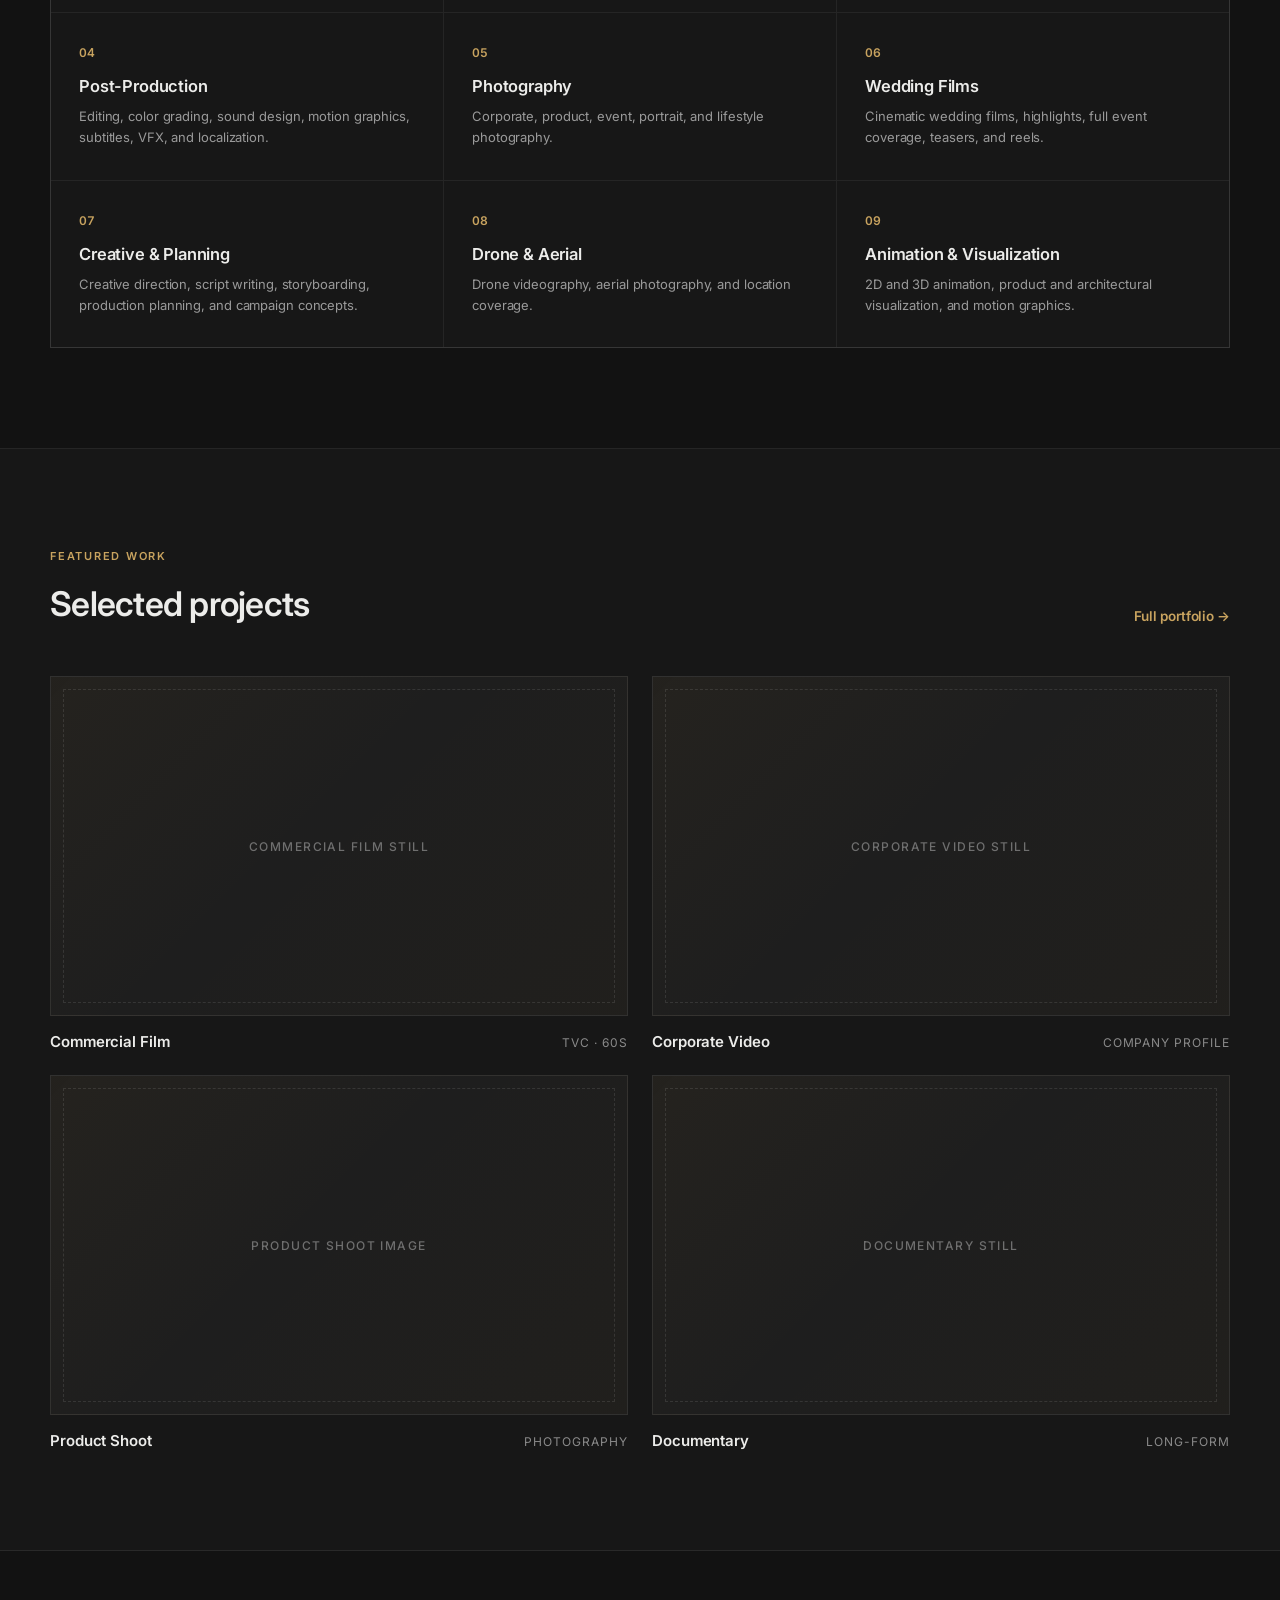
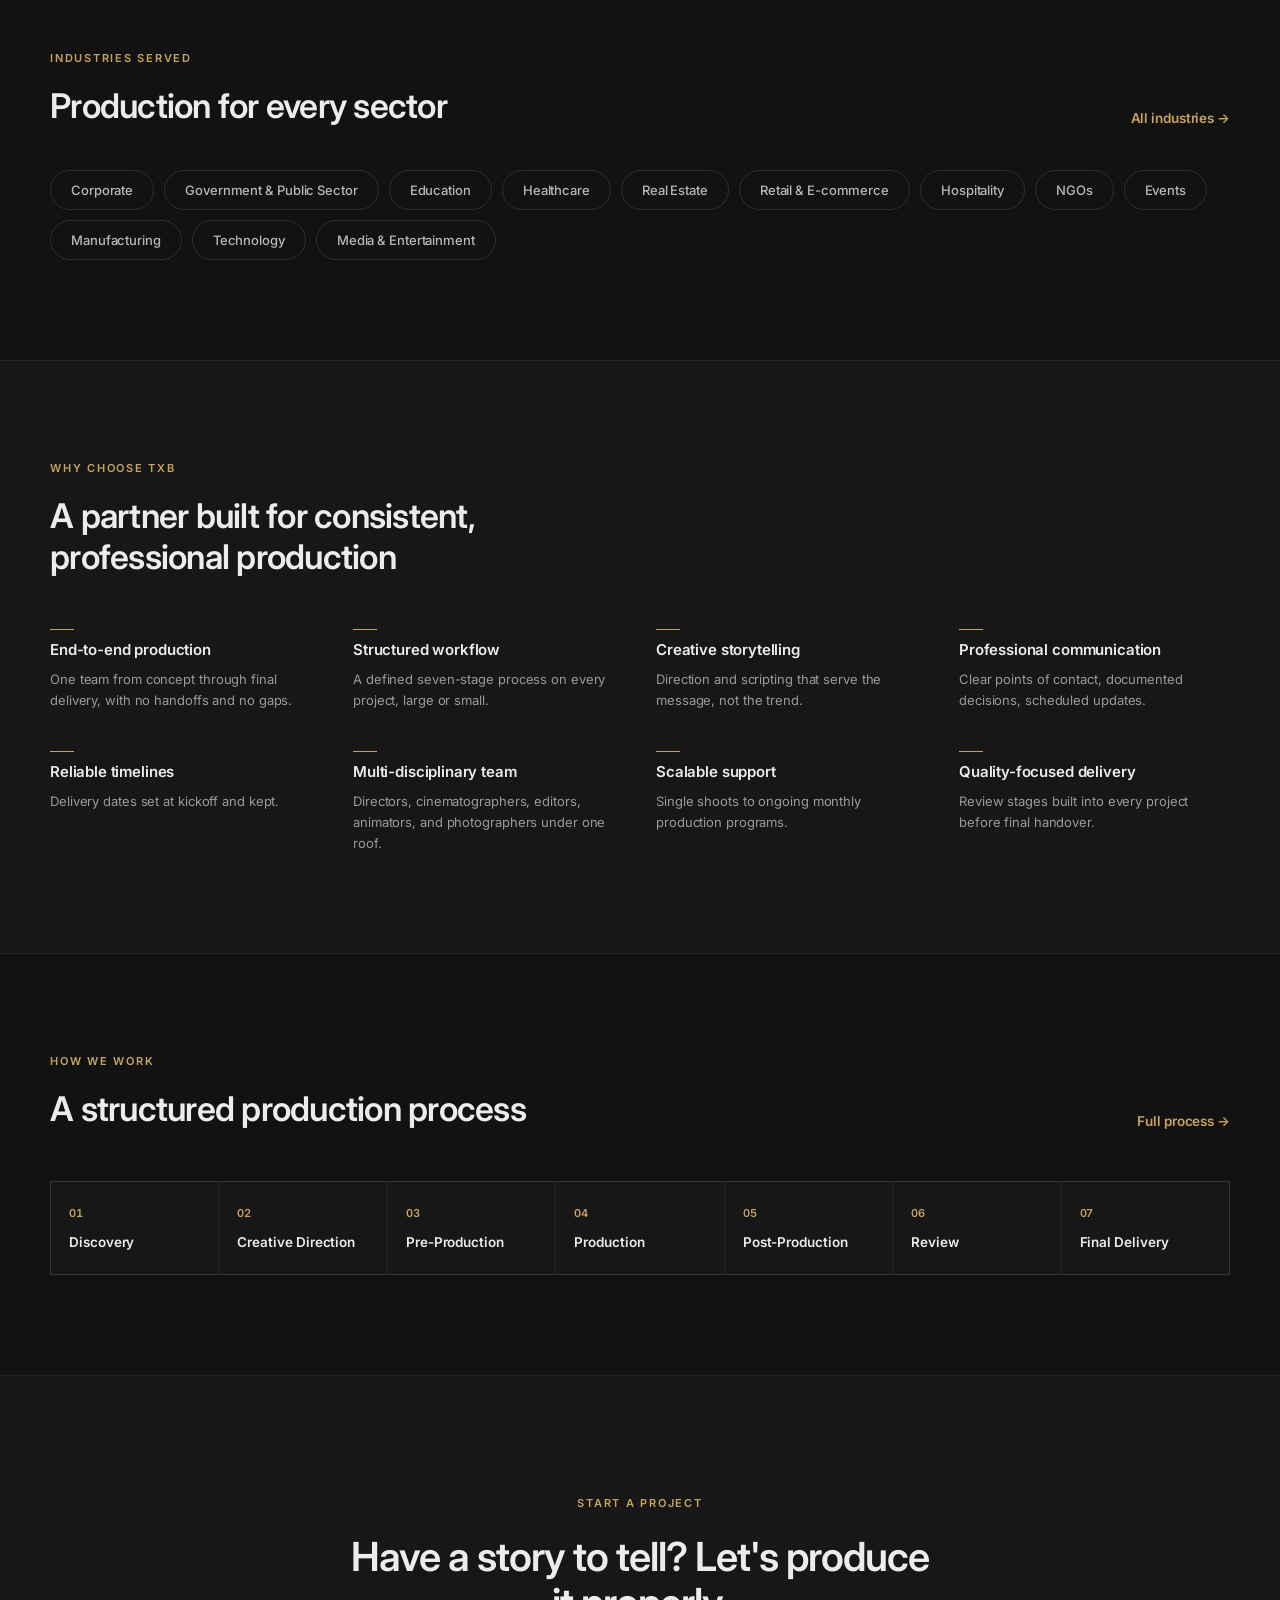
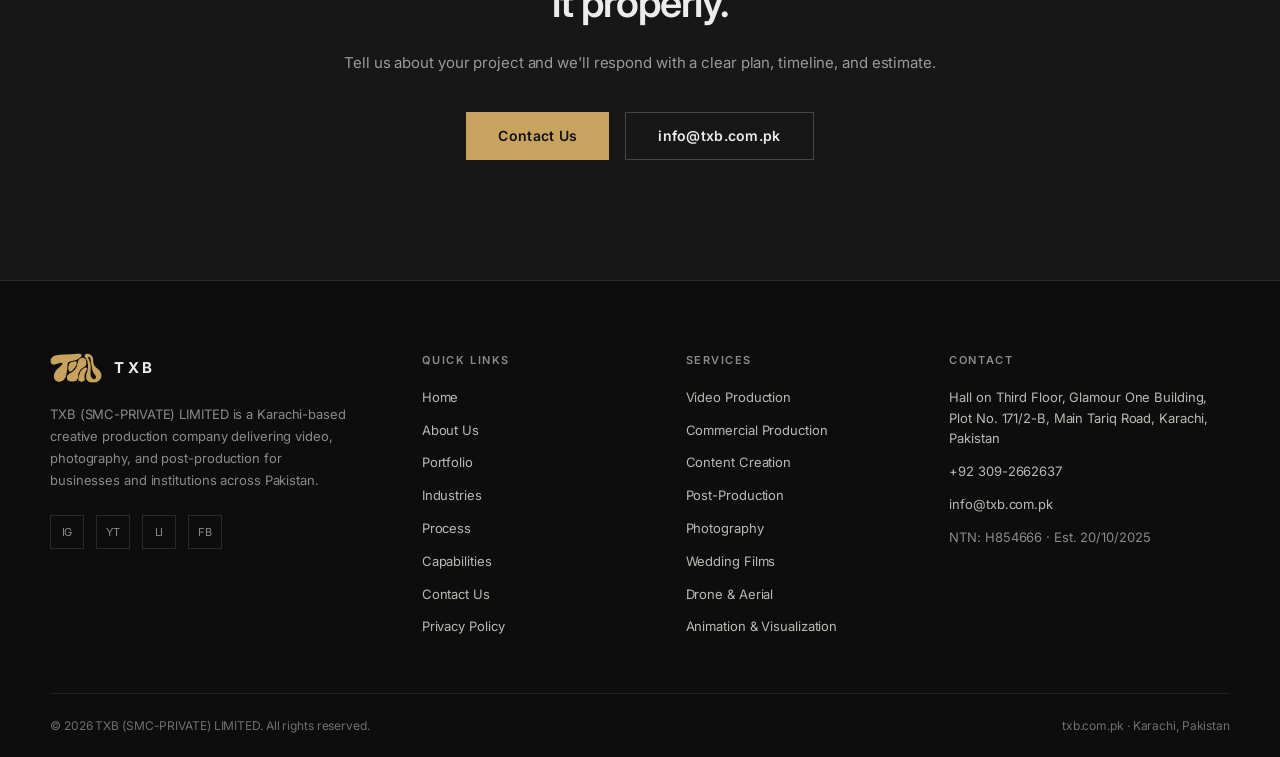
==== commit d1cb9a0b: "Rewrite copy to remove em-dashes for a plainer tone Replaced all 46 em-dashes across the 9 pages wit" ====
--- a/index.html
+++ b/index.html
@@ -3,7 +3,7 @@
 <head>
 <meta charset="utf-8">
 <meta name="viewport" content="width=device-width, initial-scale=1">
-<title>TXB (SMC-PRIVATE) LIMITED — Video Production Company in Karachi, Pakistan</title>
+<title>TXB (SMC-PRIVATE) LIMITED - Video Production Company in Karachi, Pakistan</title>
 <meta name="description" content="TXB is a Karachi-based creative production company delivering video production, TV and digital commercials, photography, content creation, and post-production for businesses, organizations, and institutions across Pakistan.">
 <link rel="preconnect" href="https://fonts.googleapis.com">
 <link href="https://fonts.googleapis.com/css2?family=Inter:wght@400;500;600;700&display=swap" rel="stylesheet">
@@ -70,7 +70,7 @@
       <h2 class="section-title" style="line-height:1.2">A production company built on structure, craft, and reliable delivery.</h2>
     </div>
     <div>
-      <p class="body-copy" style="margin:0">TXB combines creative direction with disciplined production workflows. From concept and scripting through filming, post-production, and final delivery, every project follows a structured process designed for consistent quality and dependable timelines — whether the client is a growing brand, an established corporation, or a public institution.</p>
+      <p class="body-copy" style="margin:0">TXB combines creative direction with disciplined production workflows. From concept and scripting through filming, post-production, and final delivery, every project follows a structured process designed for consistent quality and dependable timelines, whether the client is a growing brand, an established corporation, or a public institution.</p>
       <a href="about.html" class="section-link" style="display:inline-flex;align-items:center;gap:8px;margin-top:28px">Learn more about us <span style="font-size:15px">→</span></a>
     </div>
   </div>
@@ -215,7 +215,7 @@
       <div style="display:flex;flex-direction:column;gap:10px">
         <div class="gold-tick"></div>
         <div style="font-size:15px;font-weight:600;letter-spacing:-0.01em">End-to-end production</div>
-        <div class="card-desc">One team from concept through final delivery — no handoffs, no gaps.</div>
+        <div class="card-desc">One team from concept through final delivery, with no handoffs and no gaps.</div>
       </div>
       <div style="display:flex;flex-direction:column;gap:10px">
         <div class="gold-tick"></div>
@@ -304,7 +304,7 @@
   <div class="cta-inner" style="max-width:720px">
     <span class="kicker" style="margin-bottom:24px">Start a project</span>
     <h2 style="font-size:40px">Have a story to tell? Let's produce it properly.</h2>
-    <p style="margin-top:24px">Tell us about your project — we'll respond with a clear plan, timeline, and estimate.</p>
+    <p style="margin-top:24px">Tell us about your project and we'll respond with a clear plan, timeline, and estimate.</p>
     <div class="btn-row">
       <a href="contact.html" class="btn-gold">Contact Us</a>
       <a href="mailto:info@txb.com.pk" class="btn-ghost">info@txb.com.pk</a>
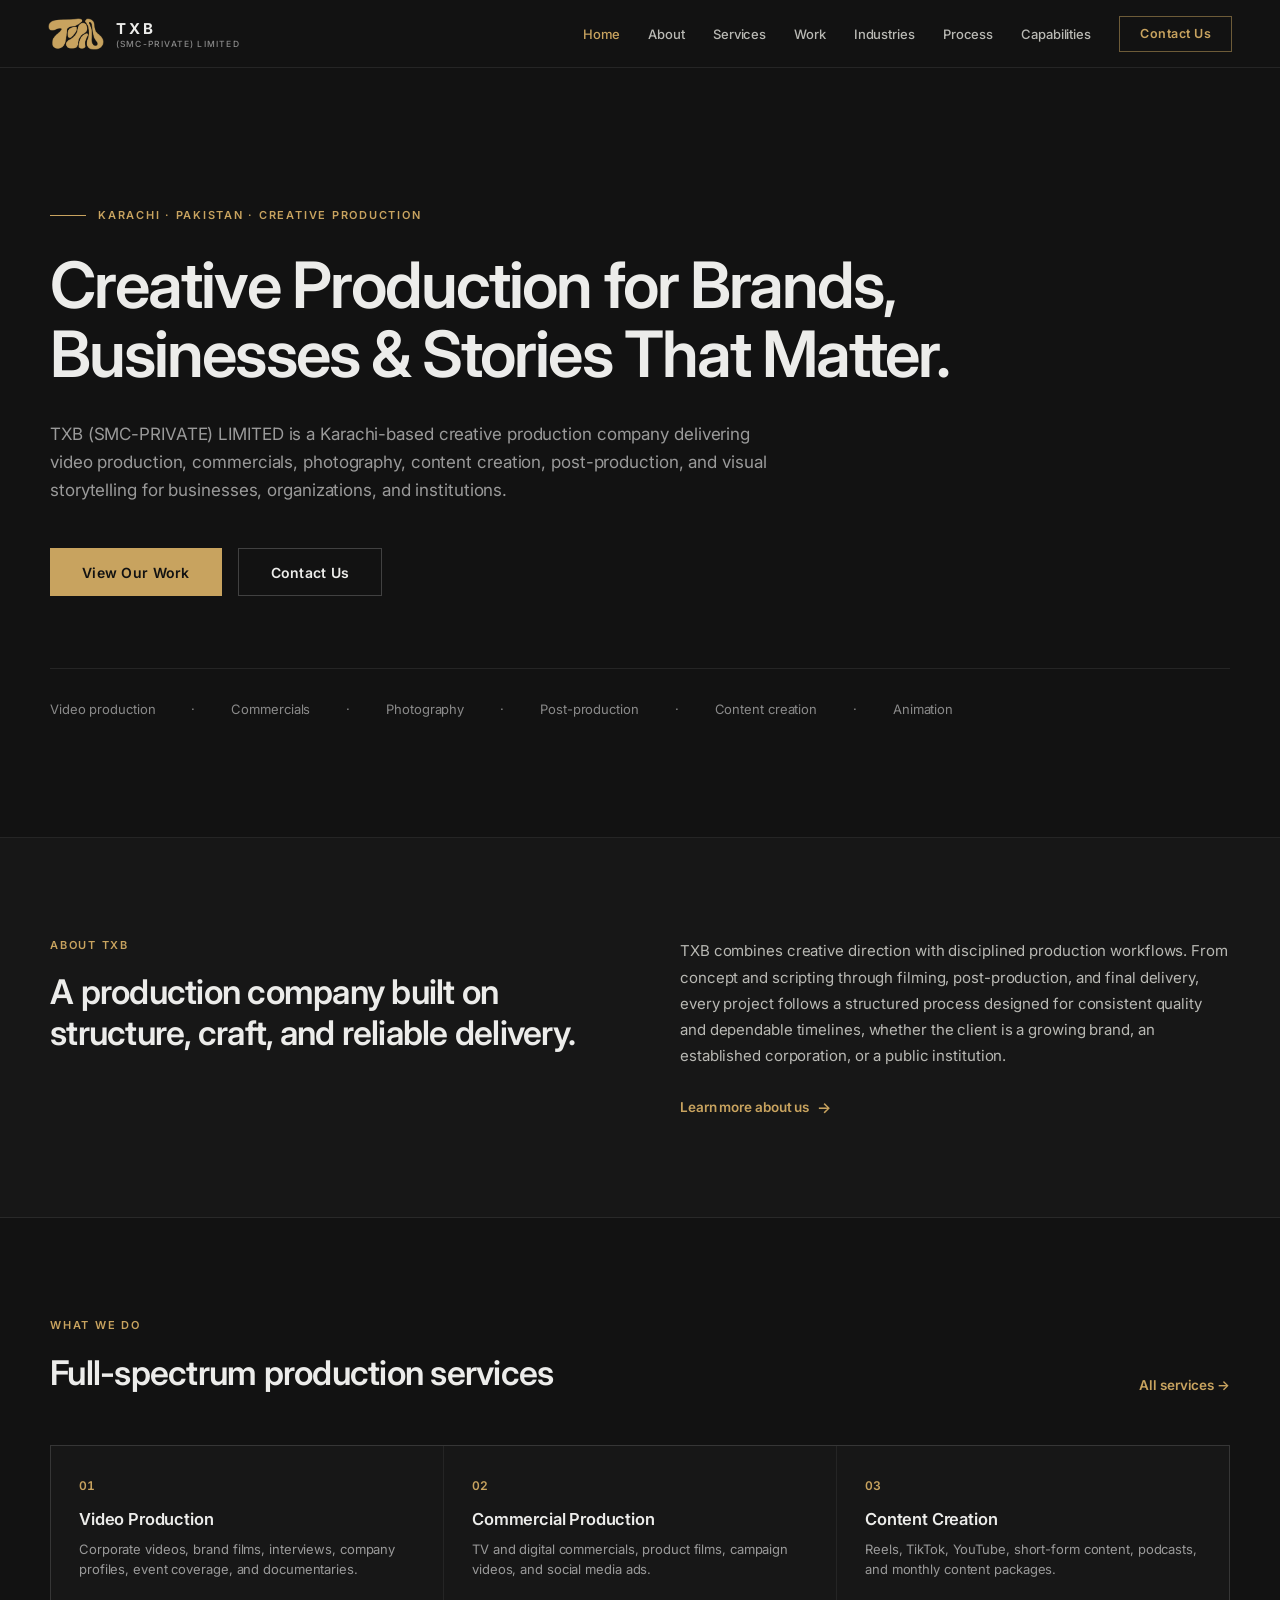
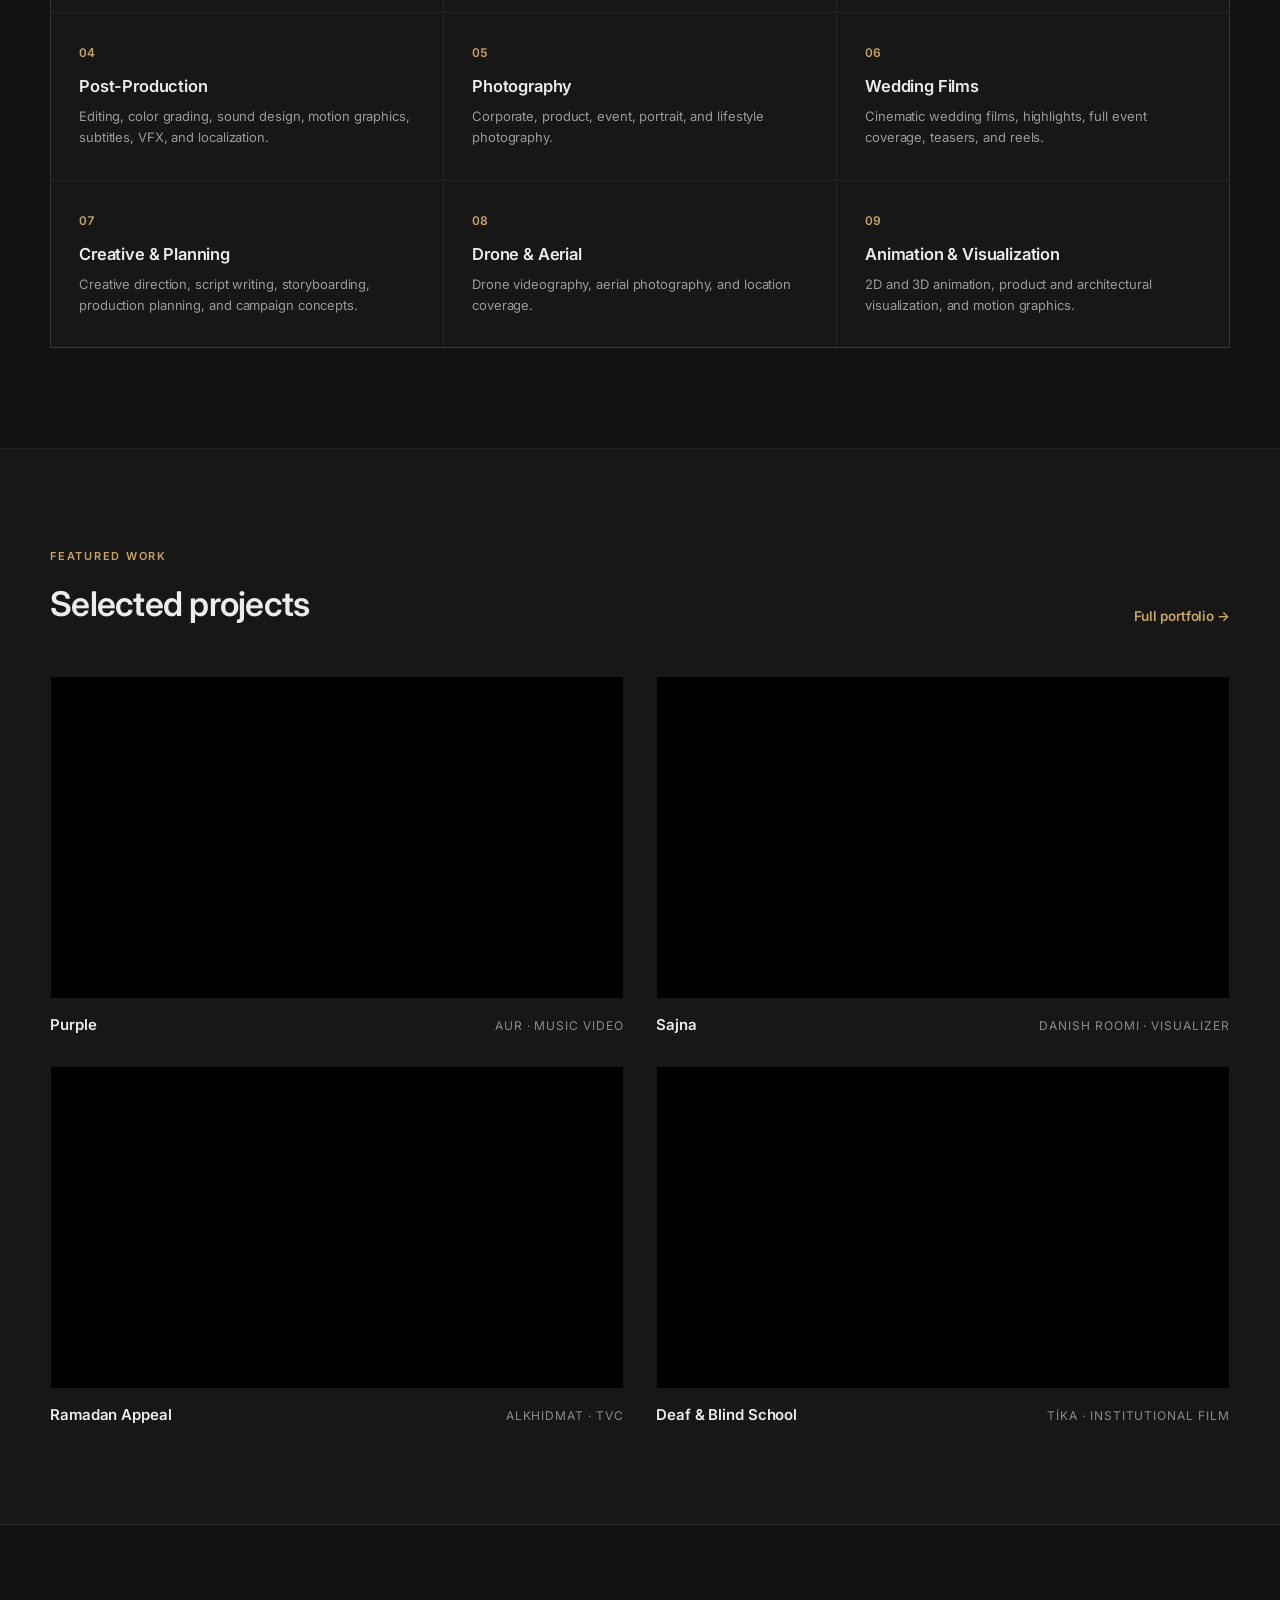
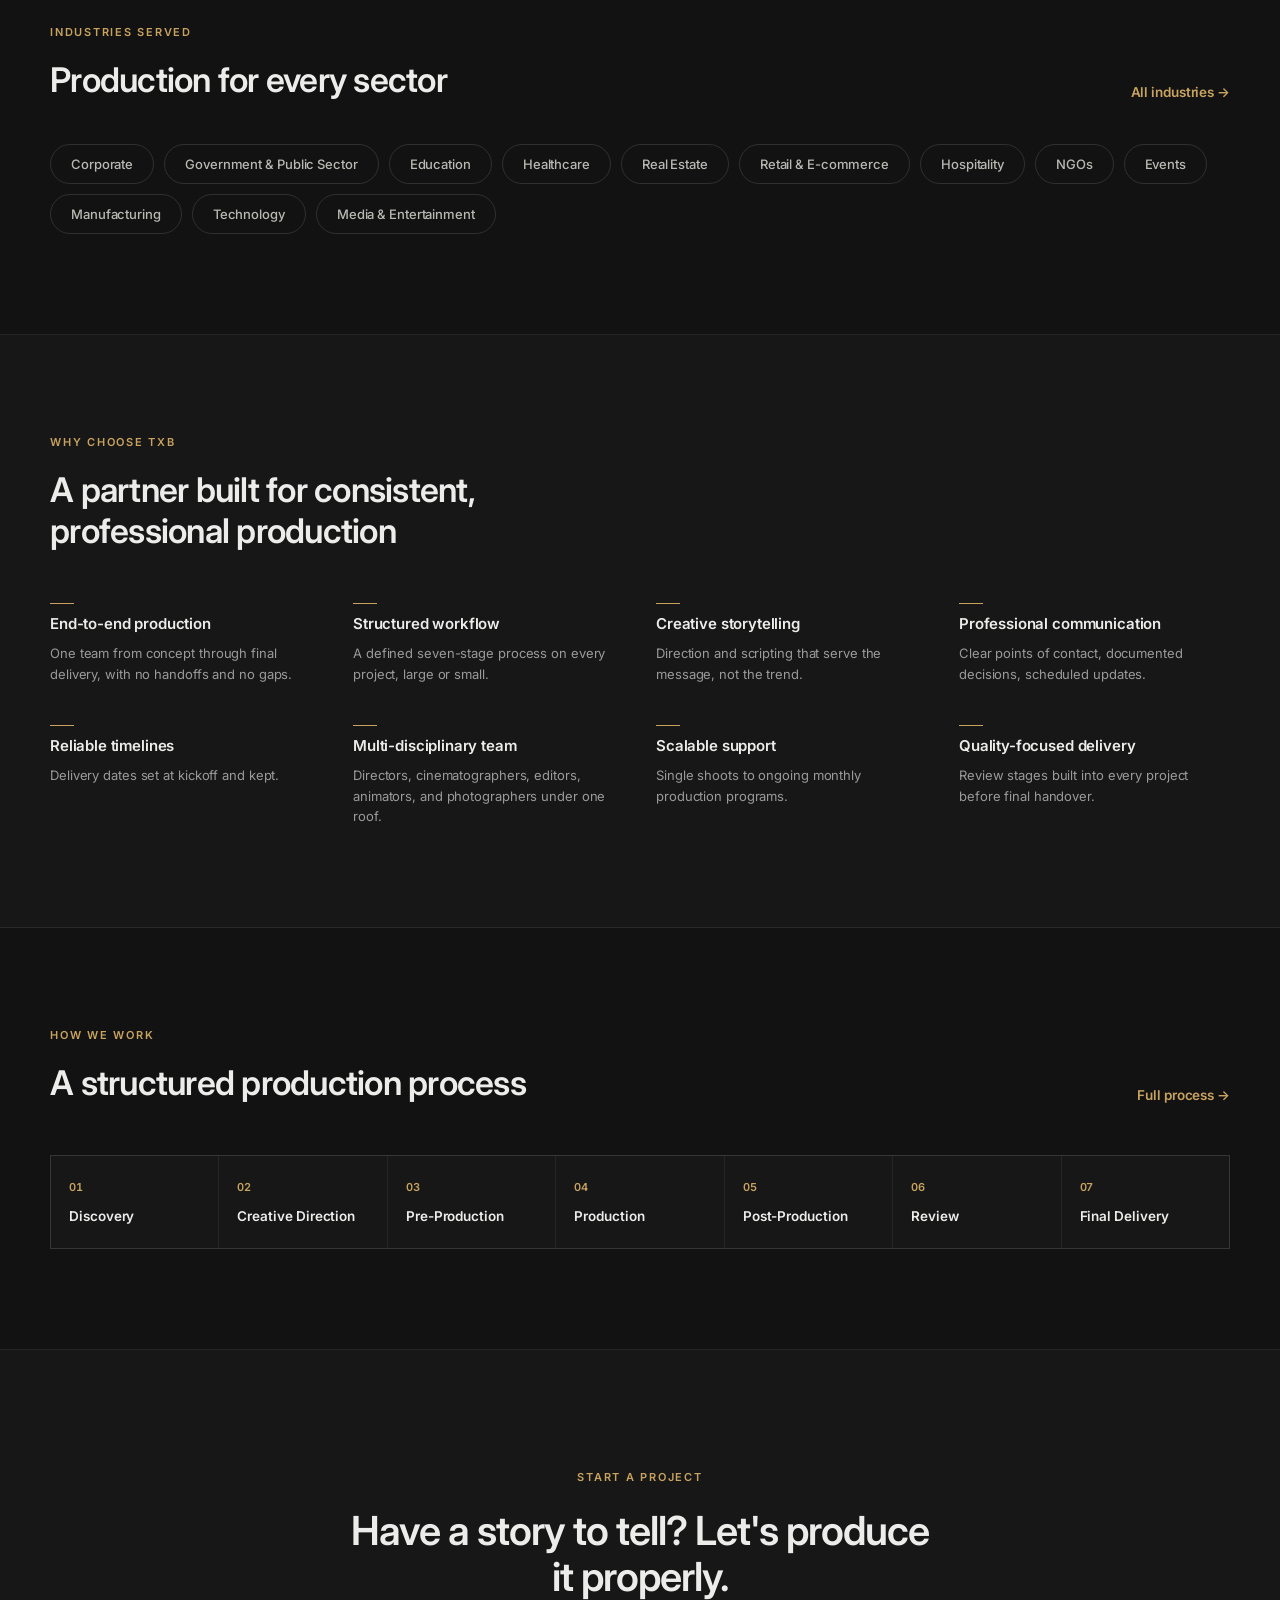
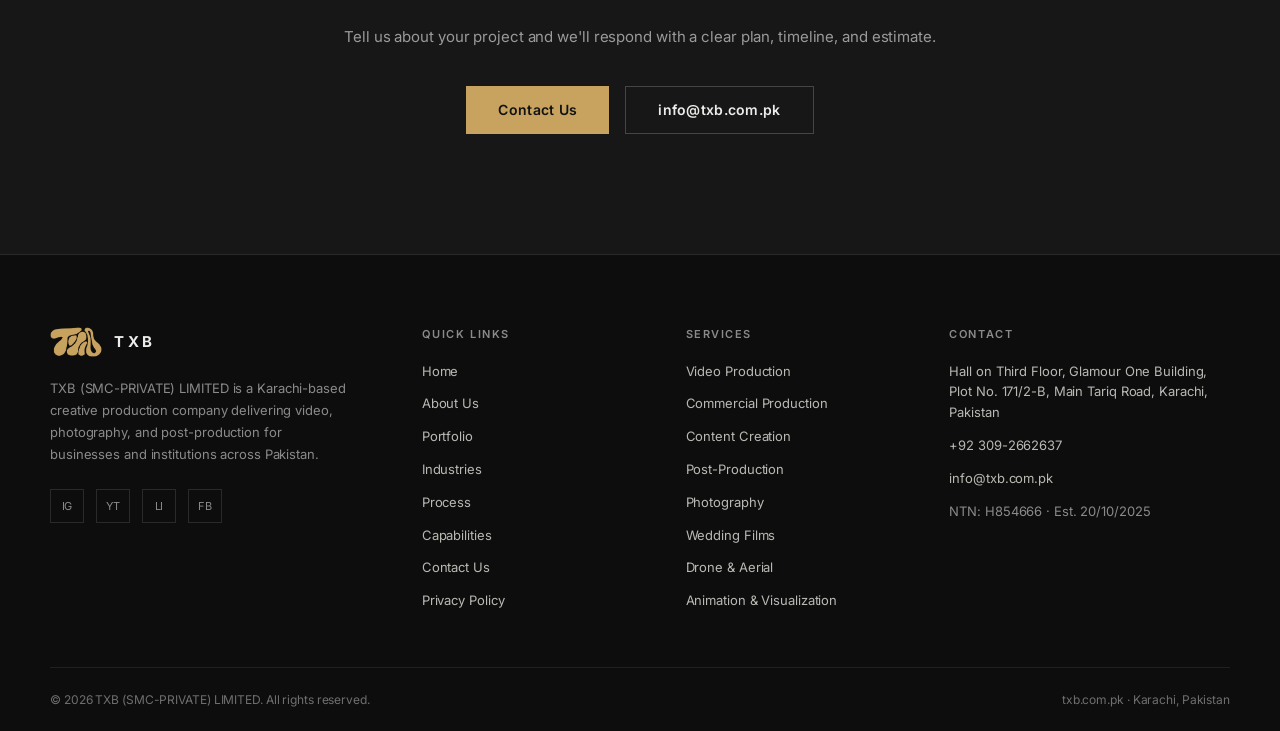
==== commit 5a1ce3fb: "Fill home Featured work section with real videos Replaces the four empty image placeholders in the h" ====
--- a/index.html
+++ b/index.html
@@ -146,33 +146,41 @@
       </div>
       <a href="portfolio.html" class="section-link">Full portfolio →</a>
     </div>
-    <div class="work-grid">
-      <div>
-        <div class="ph" style="height:340px"><span>Commercial film still</span></div>
-        <div class="work-meta">
-          <span class="work-name">Commercial Film</span>
-          <span class="work-type">TVC · 60s</span>
-        </div>
-      </div>
-      <div>
-        <div class="ph" style="height:340px"><span>Corporate video still</span></div>
-        <div class="work-meta">
-          <span class="work-name">Corporate Video</span>
-          <span class="work-type">Company profile</span>
-        </div>
-      </div>
-      <div>
-        <div class="ph" style="height:340px"><span>Product shoot image</span></div>
-        <div class="work-meta">
-          <span class="work-name">Product Shoot</span>
-          <span class="work-type">Photography</span>
-        </div>
-      </div>
-      <div>
-        <div class="ph" style="height:340px"><span>Documentary still</span></div>
-        <div class="work-meta">
-          <span class="work-name">Documentary</span>
-          <span class="work-type">Long-form</span>
+    <div class="video-grid">
+      <div>
+        <div class="video-embed">
+          <iframe src="https://www.youtube-nocookie.com/embed/6oAbrKhvf7M" title="AUR - Purple (Official Music Video)" loading="lazy" allow="accelerometer; autoplay; clipboard-write; encrypted-media; gyroscope; picture-in-picture; web-share" allowfullscreen></iframe>
+        </div>
+        <div class="work-meta" style="margin-top:16px">
+          <span class="work-name" style="font-size:15px">Purple</span>
+          <span class="work-type">AUR · Music Video</span>
+        </div>
+      </div>
+      <div>
+        <div class="video-embed">
+          <iframe src="https://www.youtube-nocookie.com/embed/0UN0gwxlsxA" title="Danish Roomi - Sajna (Official Visualizer)" loading="lazy" allow="accelerometer; autoplay; clipboard-write; encrypted-media; gyroscope; picture-in-picture; web-share" allowfullscreen></iframe>
+        </div>
+        <div class="work-meta" style="margin-top:16px">
+          <span class="work-name" style="font-size:15px">Sajna</span>
+          <span class="work-type">Danish Roomi · Visualizer</span>
+        </div>
+      </div>
+      <div>
+        <div class="video-embed">
+          <iframe src="https://www.youtube-nocookie.com/embed/SGA9wS-gtm8" title="Alkhidmat Ramadan TVC" loading="lazy" allow="accelerometer; autoplay; clipboard-write; encrypted-media; gyroscope; picture-in-picture; web-share" allowfullscreen></iframe>
+        </div>
+        <div class="work-meta" style="margin-top:16px">
+          <span class="work-name" style="font-size:15px">Ramadan Appeal</span>
+          <span class="work-type">Alkhidmat · TVC</span>
+        </div>
+      </div>
+      <div>
+        <div class="video-embed">
+          <iframe src="https://www.youtube-nocookie.com/embed/AffCb8yK49I" title="TIKA Support for Deaf and Blind School" loading="lazy" allow="accelerometer; autoplay; clipboard-write; encrypted-media; gyroscope; picture-in-picture; web-share" allowfullscreen></iframe>
+        </div>
+        <div class="work-meta" style="margin-top:16px">
+          <span class="work-name" style="font-size:15px">Deaf &amp; Blind School</span>
+          <span class="work-type">TİKA · Institutional Film</span>
         </div>
       </div>
     </div>
--- a/css/style.css
+++ b/css/style.css
@@ -200,6 +200,21 @@
   text-transform: uppercase; letter-spacing: 0.12em; text-align: center; padding: 0 20px;
 }
 .ph img { width: 100%; height: 100%; object-fit: cover; }
+
+/* ---------- Video embeds ---------- */
+.cat-group + .cat-group { margin-top: 56px; }
+.cat-head { display: flex; align-items: center; gap: 14px; margin: 0 0 24px; }
+.cat-head .lbl {
+  font-size: 12px; font-weight: 600; text-transform: uppercase;
+  letter-spacing: 0.16em; color: var(--gold); white-space: nowrap;
+}
+.cat-head .line { flex: 1; height: 1px; background: var(--line); }
+.video-grid { display: grid; grid-template-columns: repeat(2, minmax(0, 1fr)); gap: 32px; }
+.video-embed {
+  position: relative; width: 100%; aspect-ratio: 16 / 9;
+  overflow: hidden; background: #000; border: 1px solid var(--line);
+}
+.video-embed iframe { position: absolute; inset: 0; width: 100%; height: 100%; border: 0; display: block; }
 
 /* ---------- Work cards ---------- */
 .work-grid { display: grid; grid-template-columns: repeat(2, minmax(0, 1fr)); gap: 24px; }
@@ -402,6 +417,7 @@
 
   .cols-2, .cols-3, .cols-7 { grid-template-columns: 1fr; }
   .work-grid { grid-template-columns: 1fr; }
+  .video-grid { grid-template-columns: 1fr; }
   .item-grid { grid-template-columns: 1fr; }
   .form-row { grid-template-columns: 1fr; }
   .section-head { flex-direction: column; align-items: flex-start; gap: 16px; margin-bottom: 36px; }
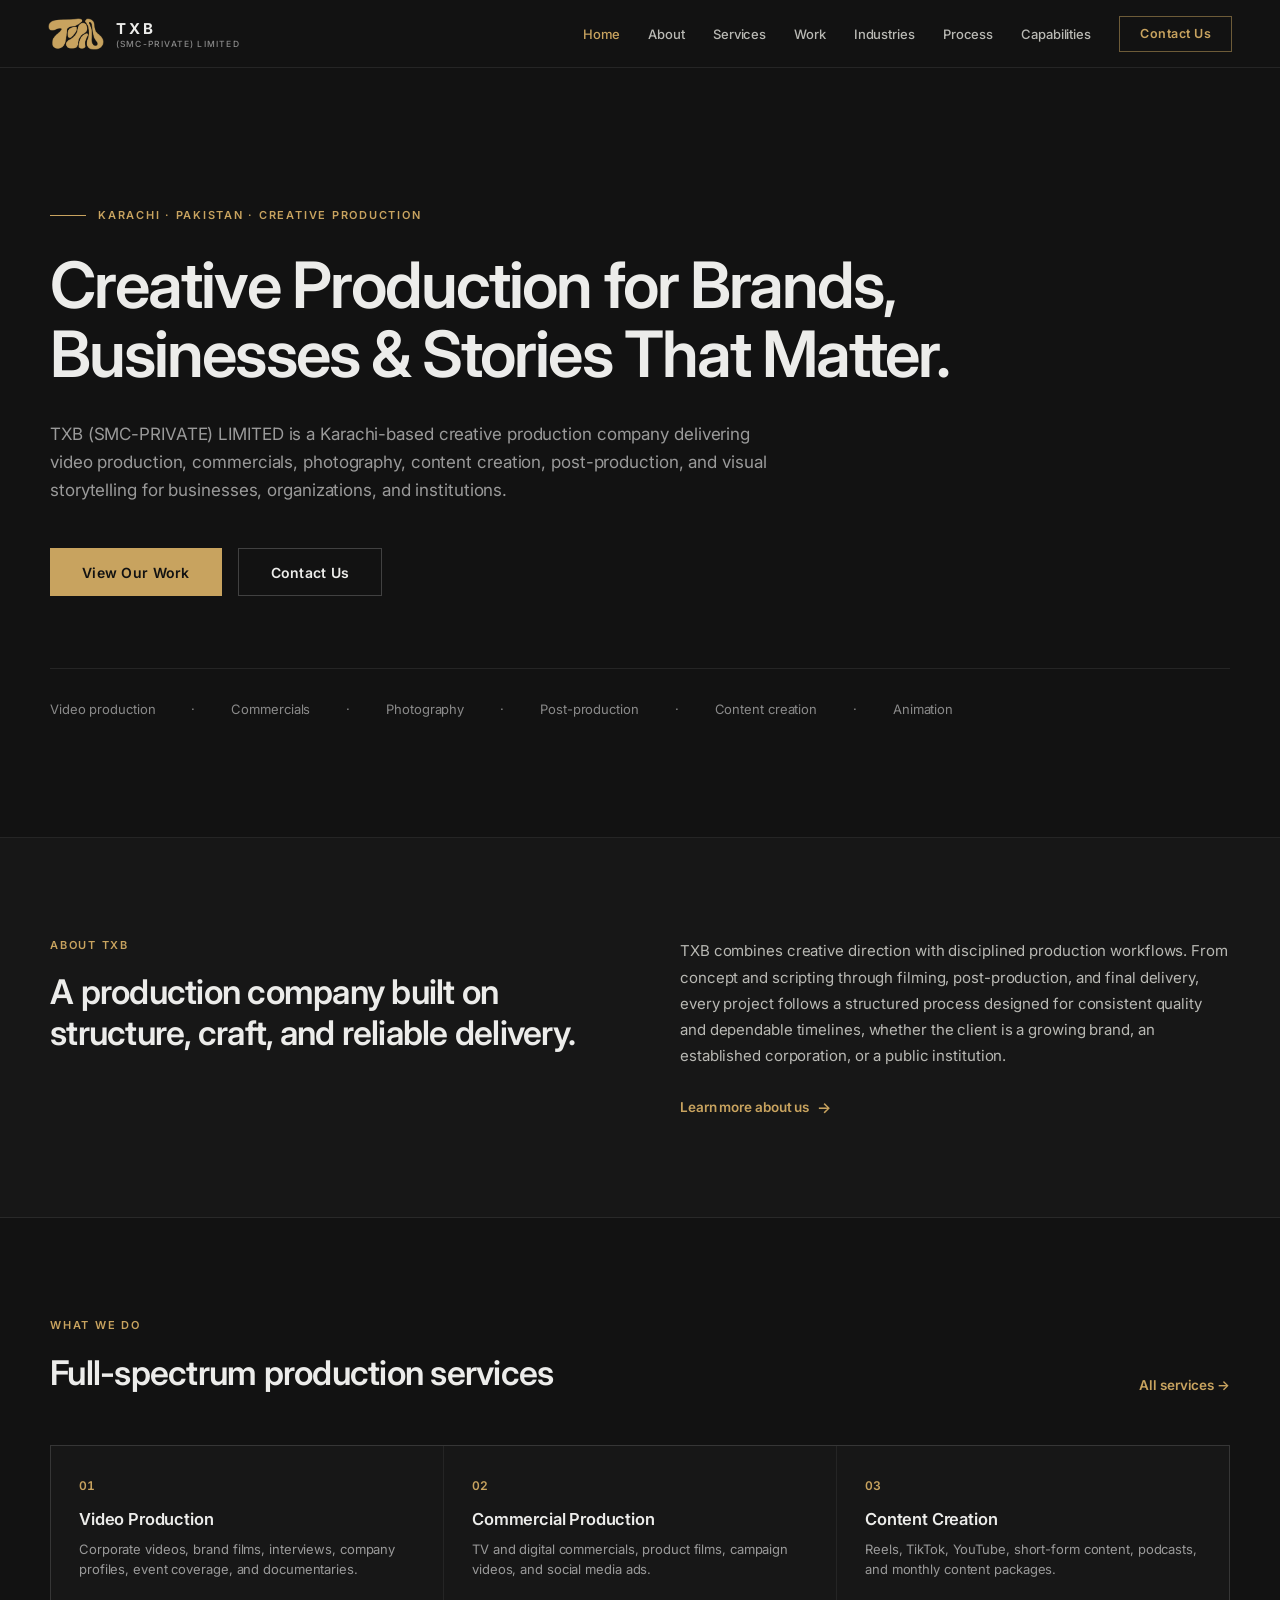
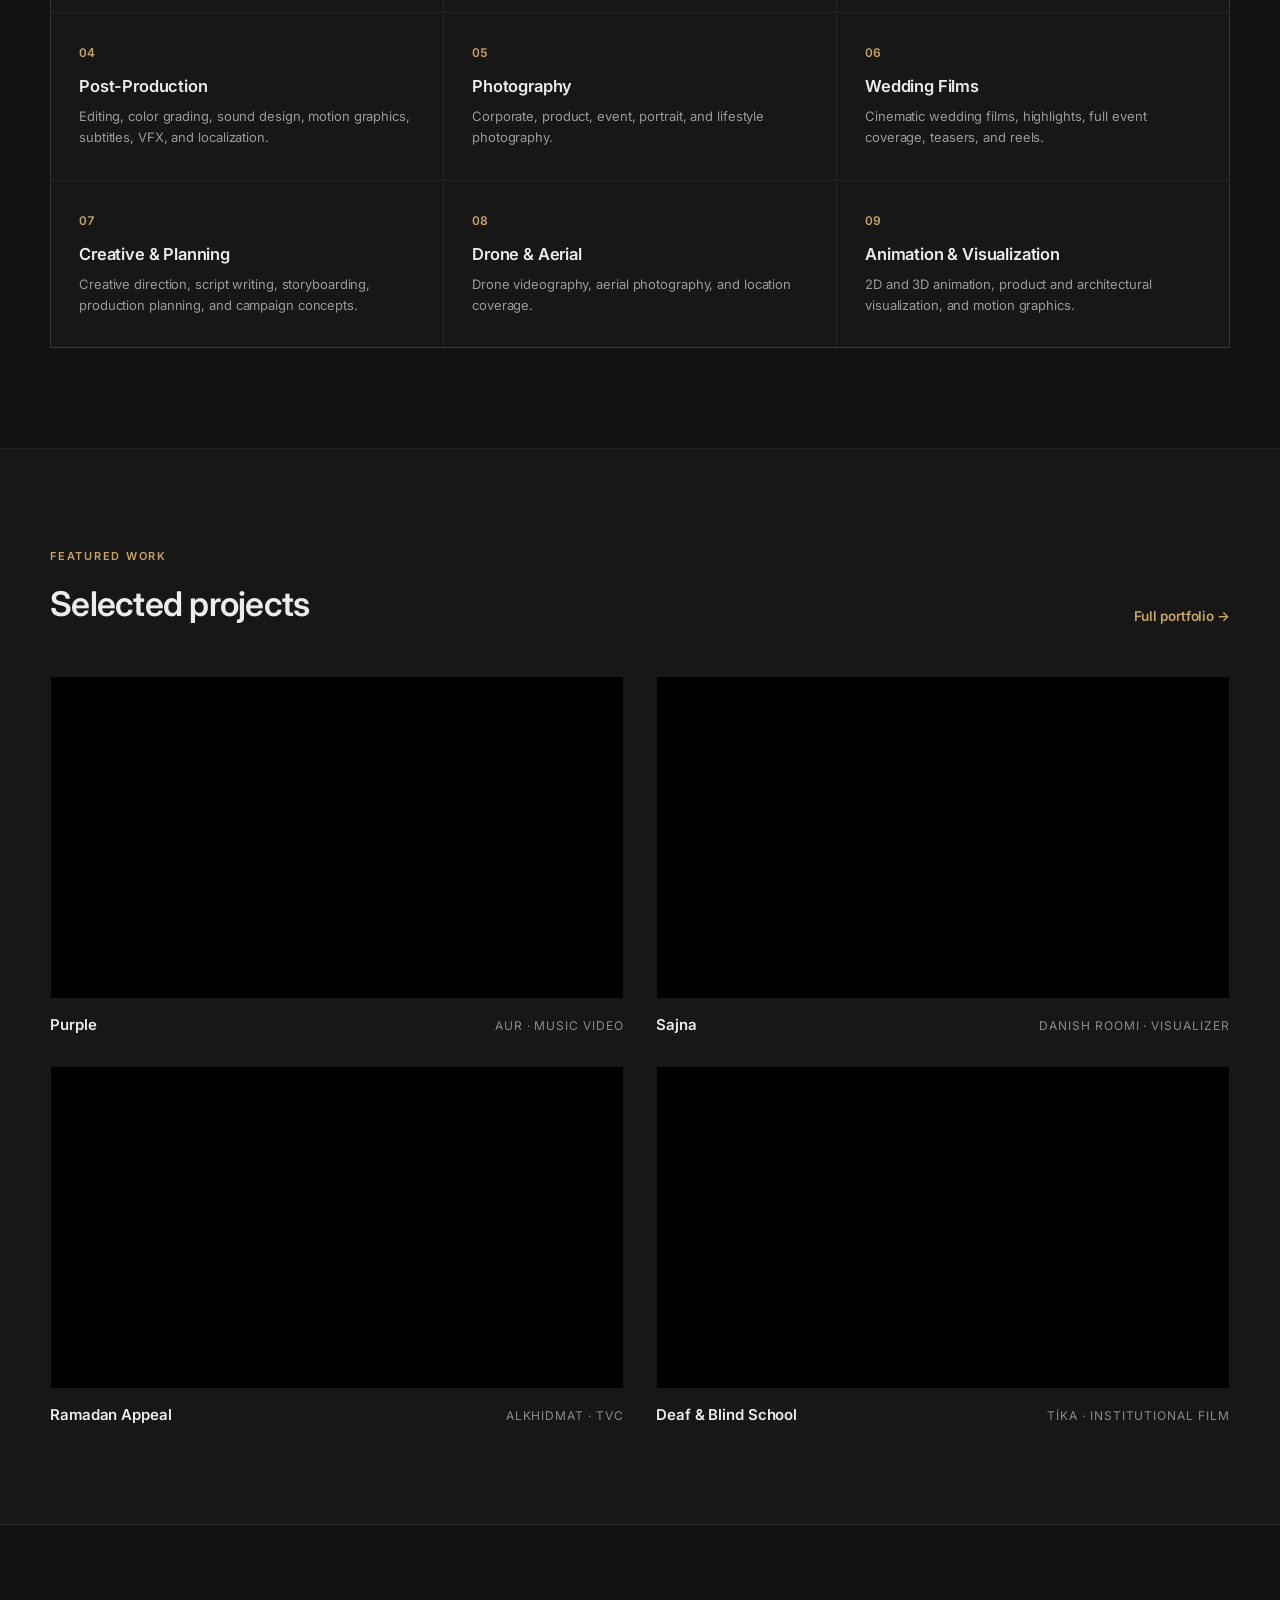
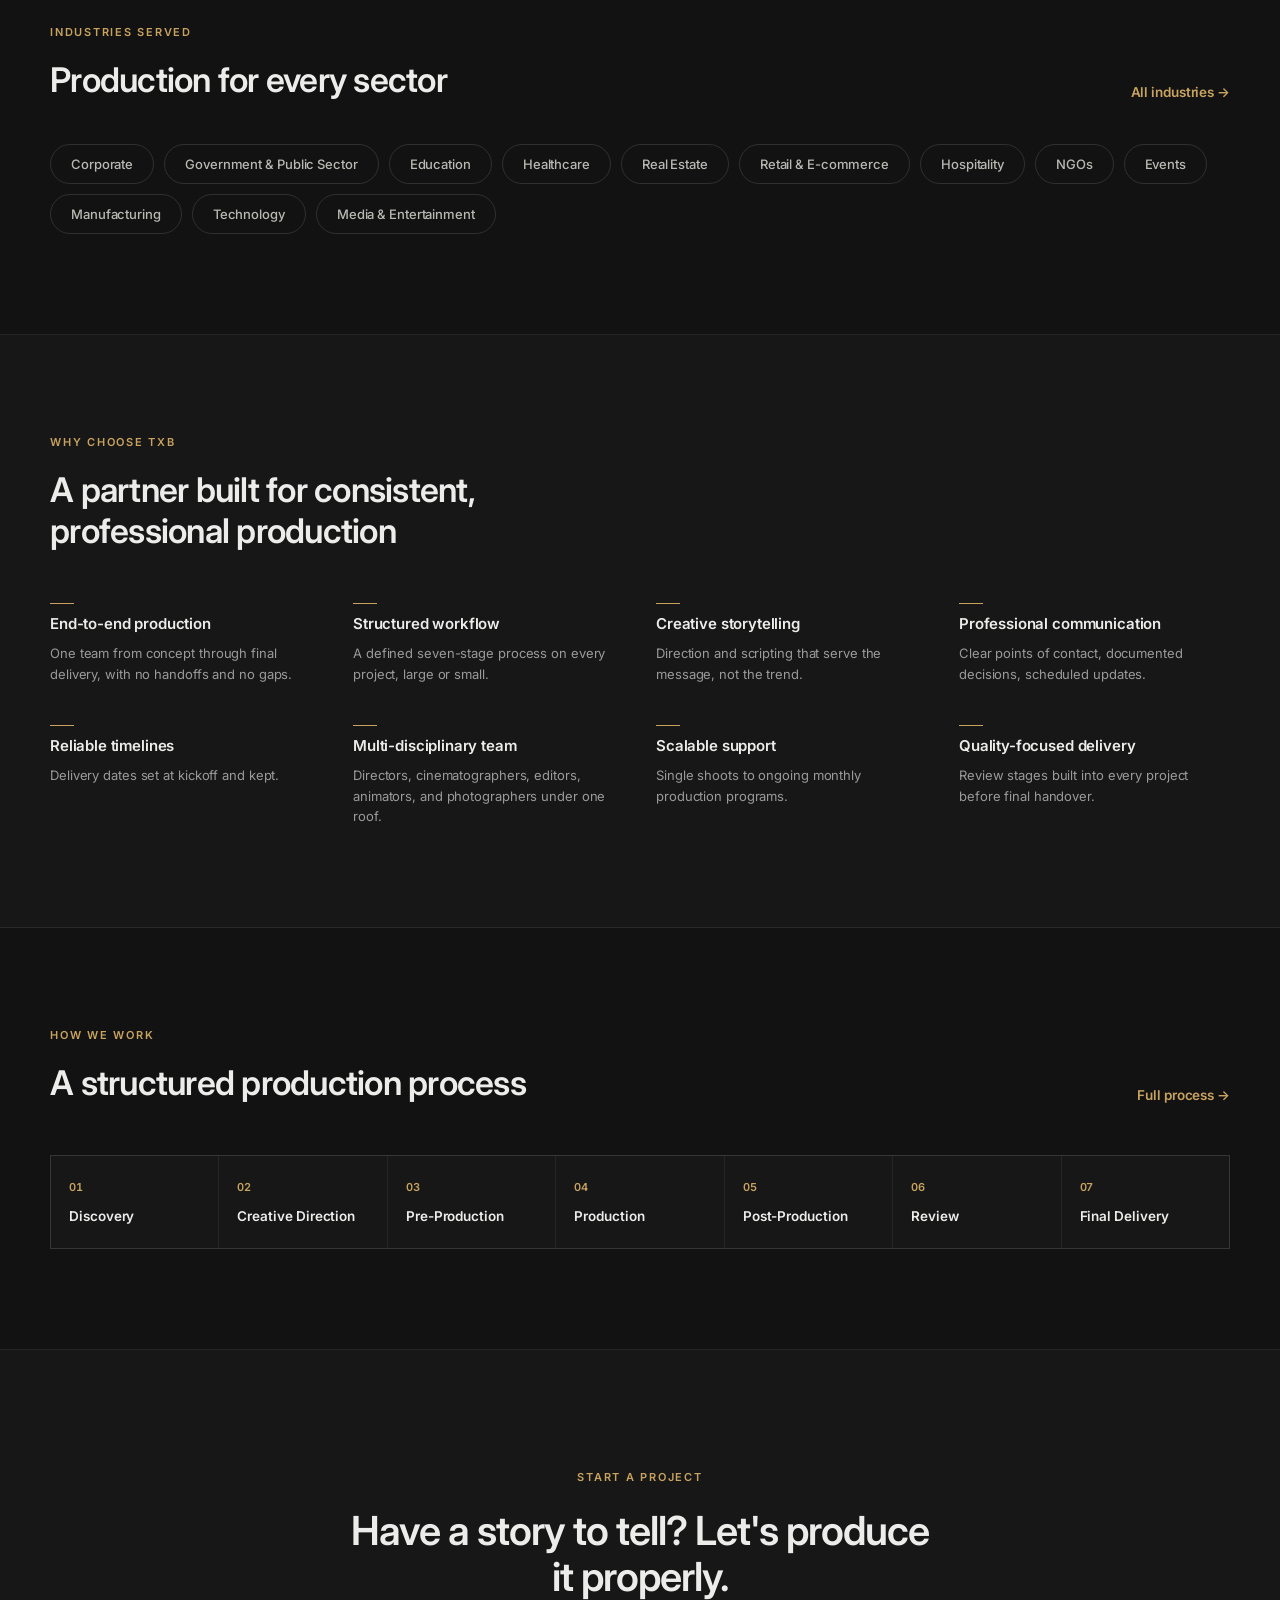
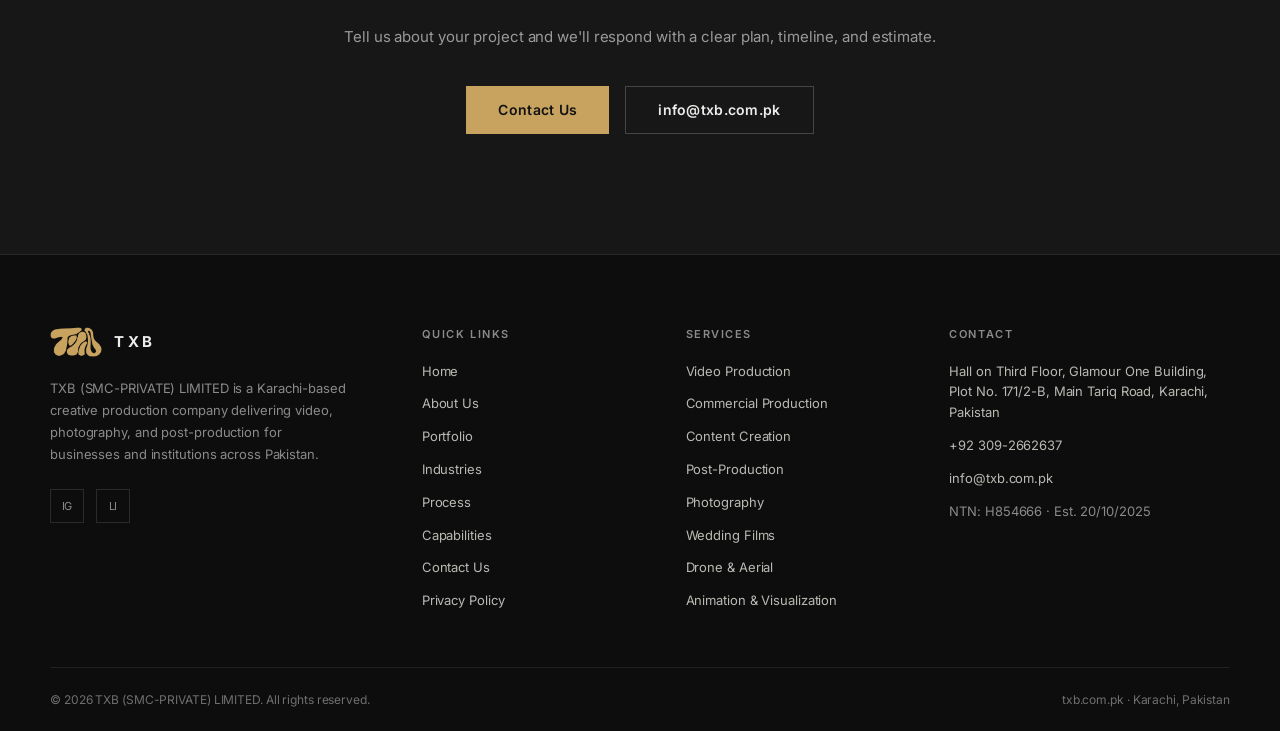
==== commit 67801fe8: "Add official LinkedIn and remove unverified social icons Links the footer LinkedIn icon to linkedin." ====
--- a/index.html
+++ b/index.html
@@ -331,10 +331,8 @@
         </div>
         <p class="footer-about">TXB (SMC-PRIVATE) LIMITED is a Karachi-based creative production company delivering video, photography, and post-production for businesses and institutions across Pakistan.</p>
         <div class="footer-social">
-          <a href="#" aria-label="Instagram">IG</a>
-          <a href="#" aria-label="YouTube">YT</a>
-          <a href="#" aria-label="LinkedIn">LI</a>
-          <a href="#" aria-label="Facebook">FB</a>
+          <a href="https://www.instagram.com/txb.com.pk/" aria-label="Instagram" target="_blank" rel="noopener">IG</a>
+          <a href="https://www.linkedin.com/company/txb-pk" aria-label="LinkedIn" target="_blank" rel="noopener">LI</a>
         </div>
       </div>
       <div>
